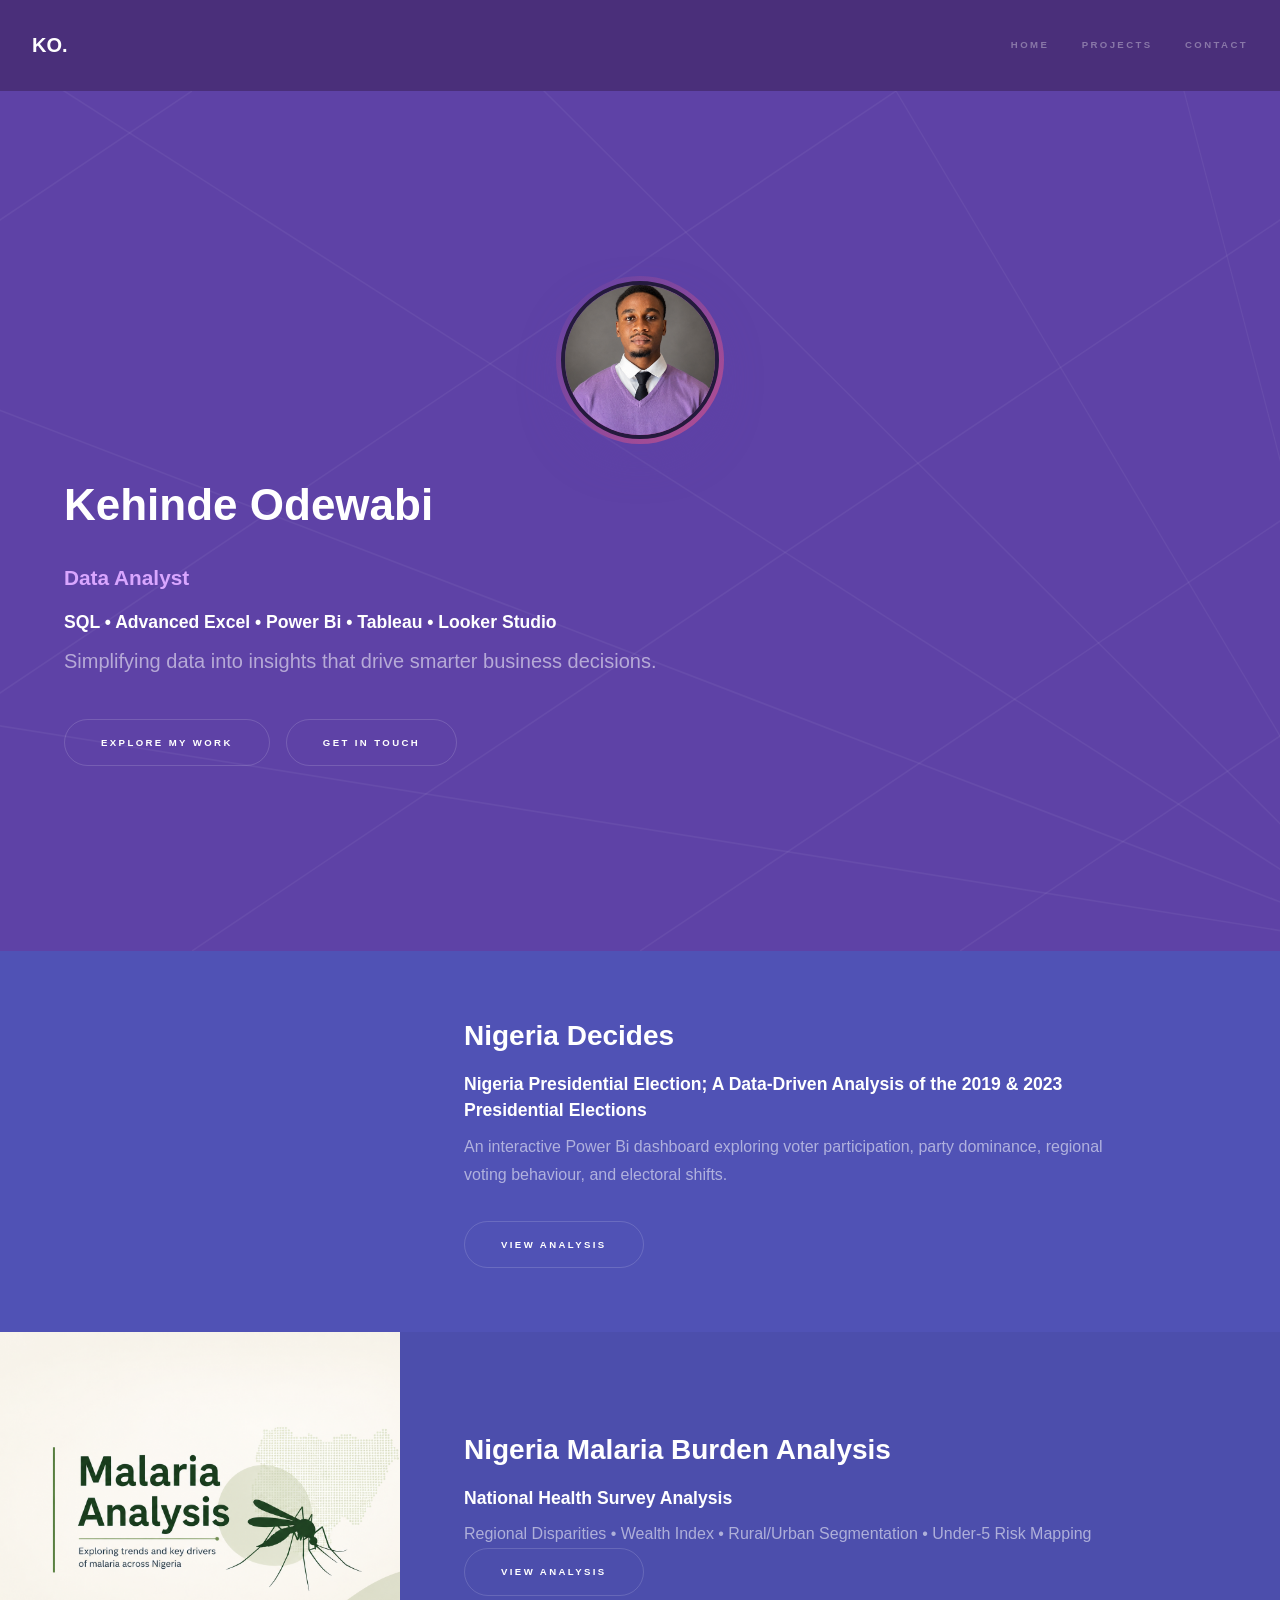
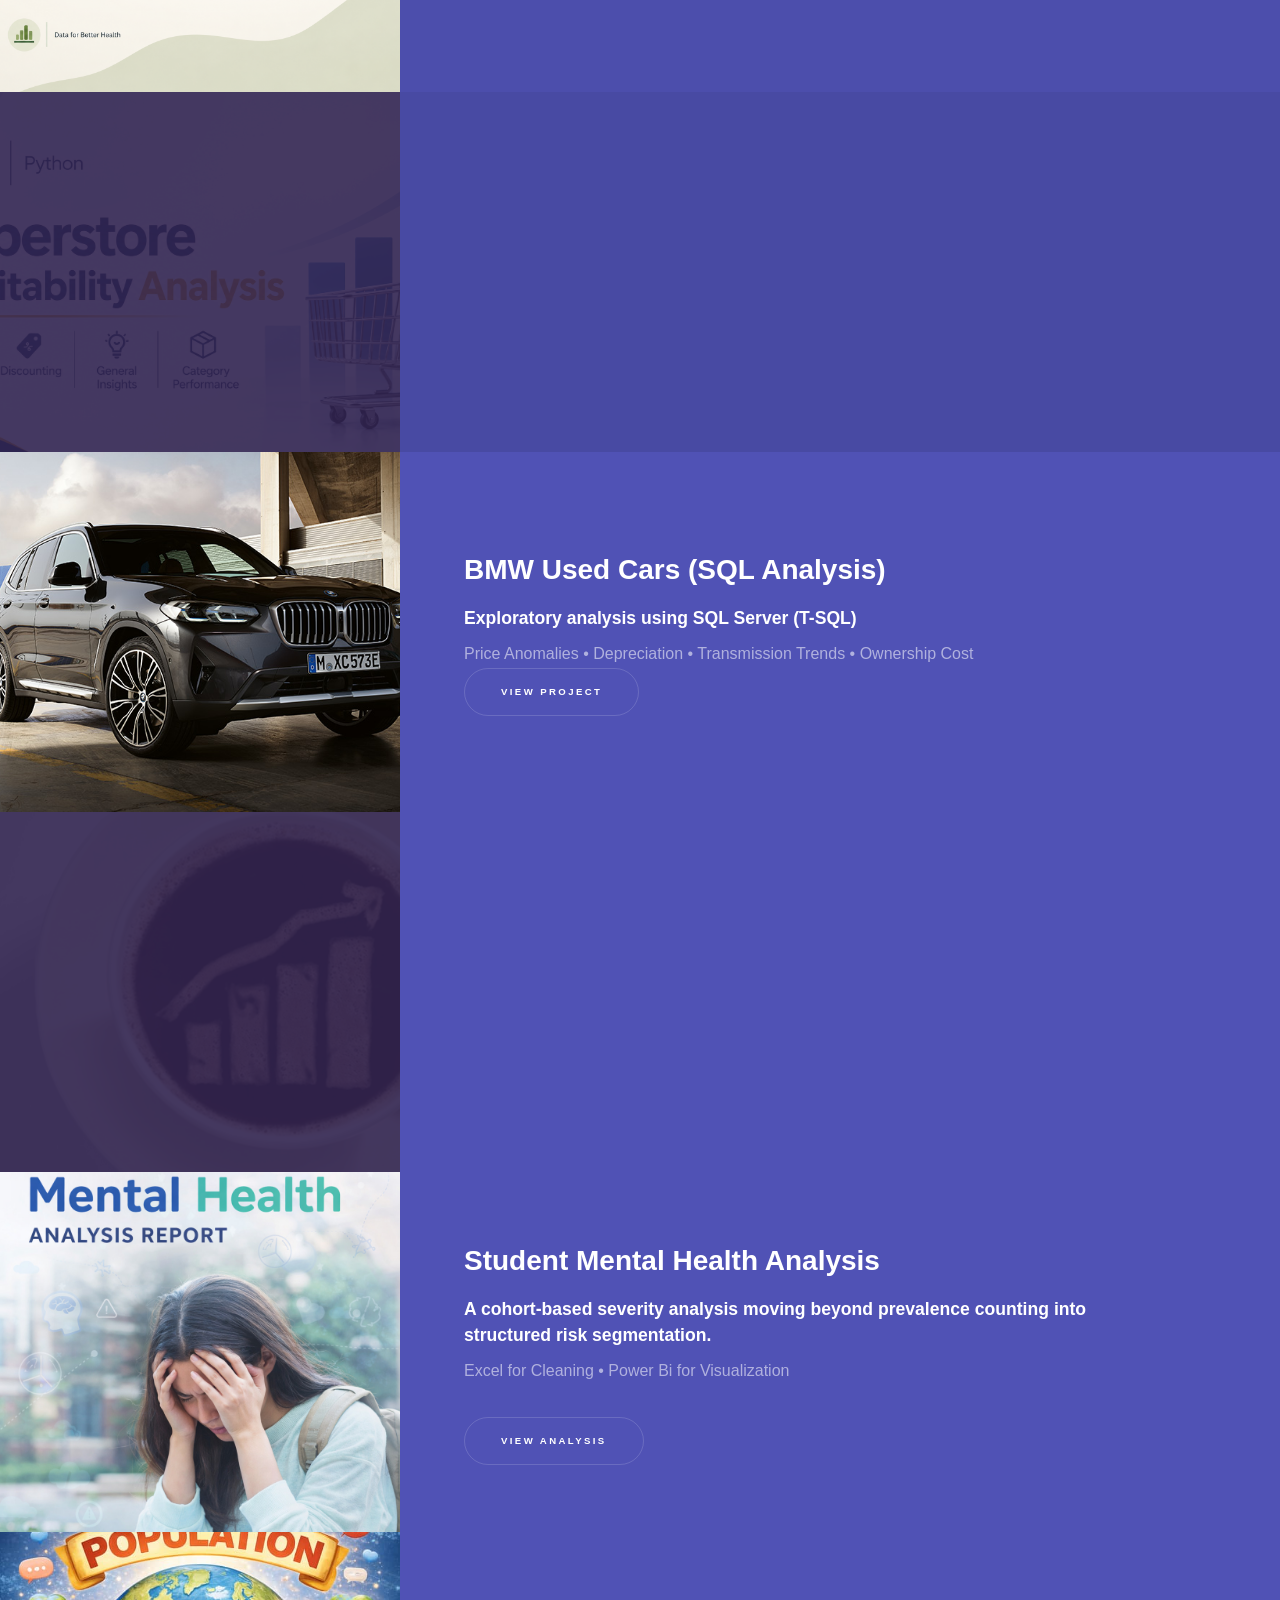
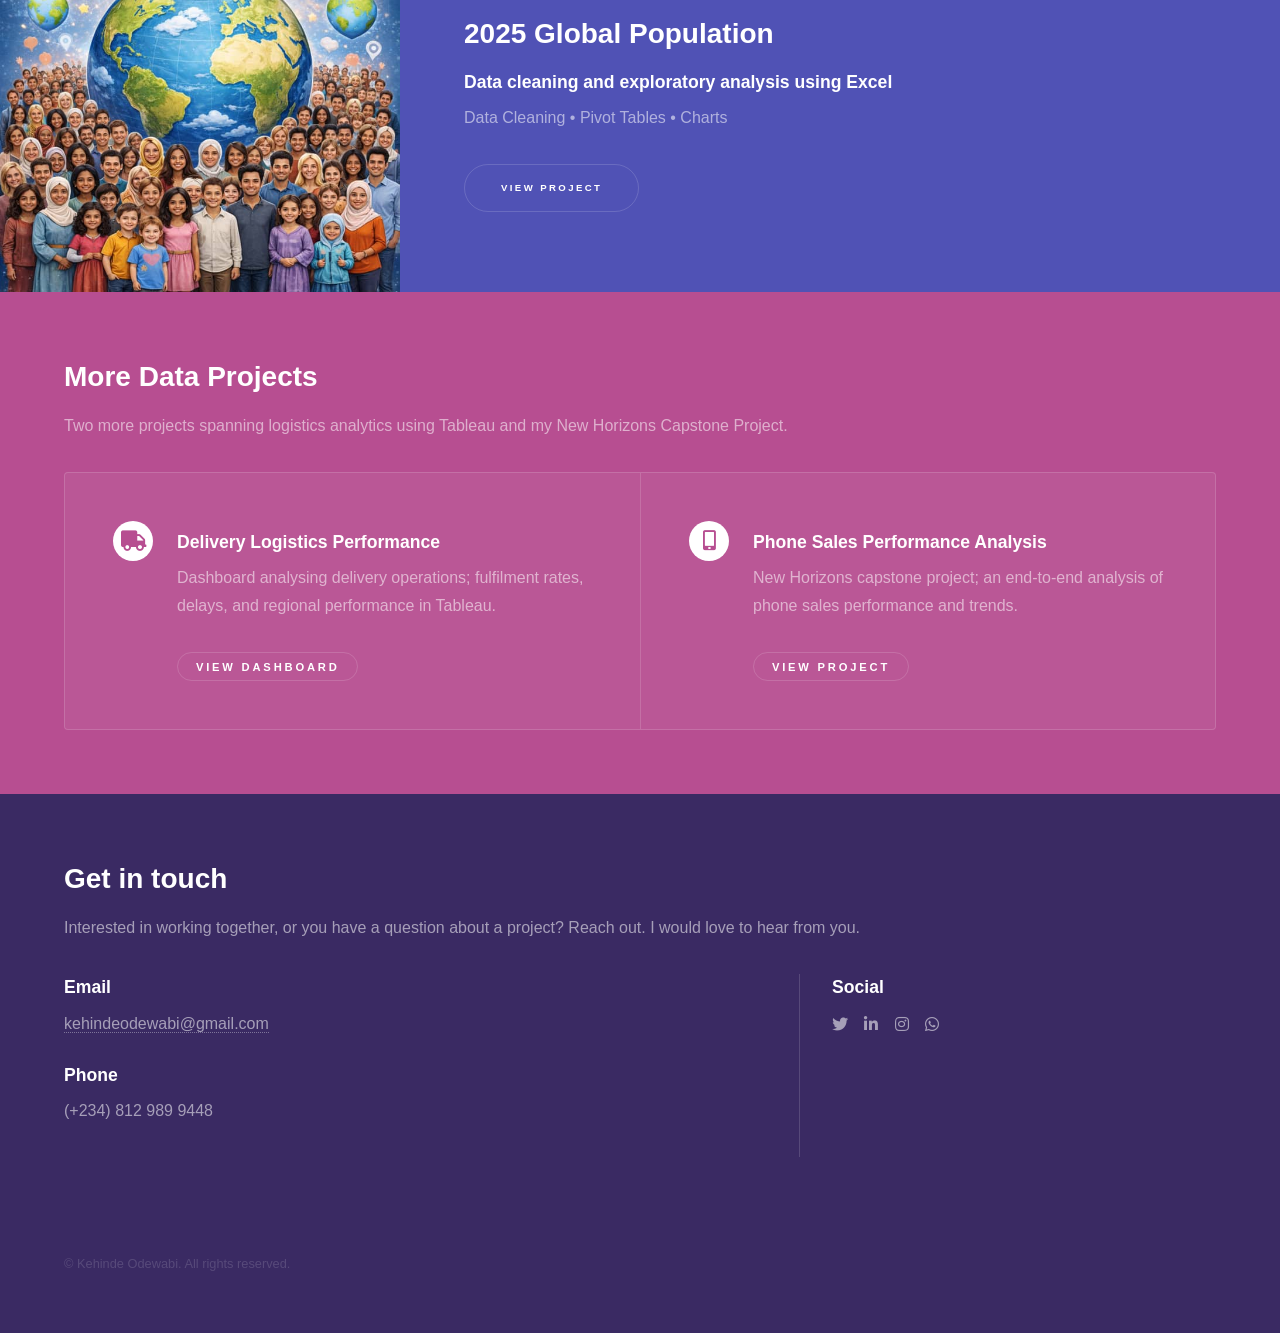
==== index.html @ 7a56b3f5 "Update index.html" ====
<!DOCTYPE HTML>
<!--
	Hyperspace by HTML5 UP
	html5up.net | @ajlkn
	Free for personal and commercial use under the CCA 3.0 license (html5up.net/license)
	Modified for Kehinde Odewabi's Data Analyst Portfolio
-->
<html>
<head>
	 <link rel="icon" type="image/png" href="Data.png">
	<title>Kehinde Odewabi's Data Analyst Portfolio</title>
	<meta charset="utf-8" />
	<meta name="viewport" content="width=device-width, initial-scale=1, user-scalable=no" />
	<link rel="stylesheet" href="assets/css/main.css" />
	<link rel="stylesheet" href="assets/css/custom.css" />
	<noscript><link rel="stylesheet" href="assets/css/noscript.css" /></noscript>
</head>
<body class="is-preload">

	<!-- Header -->
	<header id="header">
		<a href="index.html" class="title">KO<span>.</span></a>
		<nav>
			<ul>
				<li><a href="#intro">Home</a></li>
				<li><a href="#projects">Projects</a></li>
				<li><a href="#three">Contact</a></li>
			</ul>
		</nav>
	</header>

	<!-- Wrapper -->
	<div id="wrapper">

		<!-- Intro -->
		<section id="intro" class="wrapper style1 fullscreen fade-up">
			<div class="inner">

				<div class="intro-photo">
					<img src="images/profile.jpg" alt="Kehinde Odewabi" />
				</div>

				<h1>Kehinde Odewabi</h1>
				<p class="intro-role">Data Analyst</p>
				<h3>SQL • Advanced Excel • Power Bi  • Tableau • Looker Studio</h3>
				<p>Simplifying data into insights that drive smarter business decisions. </p>
				<ul class="actions">
					<li><a href="#projects" class="button scrolly">Explore my work</a></li>
					<li><a href="#three" class="button scrolly">Get in touch</a></li>
				</ul>
			</div>
		</section>

		<!-- Projects (Spotlights) -->
		<section id="projects" class="wrapper style2 spotlights">
			<section>
				<a href="https://cutt.ly/kt0r8o3v" class="image"><img src="images/elections.jpg" alt="" data-position="center center" /></a>
				<div class="content">
					<div class="inner">
						 <h2>Nigeria Decides</h2>
                        <h3>Nigeria Presidential Election; A Data-Driven Analysis of the 2019 & 2023 Presidential Elections</h3>
                        <p>An interactive Power Bi dashboard exploring voter participation, party dominance, regional voting behaviour, and electoral shifts.</p>
						<ul class="actions">
							<li><a href="https://cutt.ly/kt0r8o3v" class="button">View Analysis</a></li>
						</ul>
					</div>
				</div>
			</section>
			<section>
				<a href="https://cutt.ly/Yyy0N2U8" class="image"><img src="images/mmalaria.png" alt="" data-position="center center" /></a>
				<div class="content">
					<div class="inner">
						<h2>Nigeria Malaria Burden Analysis</h2>
                        <h3>National Health Survey Analysis</h3>
Regional Disparities • Wealth Index • Rural/Urban Segmentation • Under-5 Risk Mapping
						<ul class="actions">
							<li><a href="https://cutt.ly/Yyy0N2U8" class="button">View Analysis</a></li>
						</ul>
					</div>
				</div>
			</section>
			<section>
				<a href="superstore-analysis.html" class="image"><img src="images/superstore.png" alt="" data-position="top center" /></a>
				<div class="content">
					<div class="inner">
						<h2>Superstore Profitability Analysis</h2>
						<h3>Uncovering Profit Leaks Across Products, Regions and Discount Strategies</h3>
						<p>Python</p>
						<ul class="actions">
							<li><a href="superstore-analysis.html" class="button">View Analysis</a></li>
						</ul>
					</div>
				</div>
			</section>
			<section>
				<a href="bmw-analysis.html" class="image"><img src="images/bmw_x.jpg" alt="" data-position="top center" /></a>
				<div class="content">
					<div class="inner">
						<h2>BMW Used Cars (SQL Analysis)</h2>
                        <h3>Exploratory analysis using SQL Server (T-SQL)</h3>
Price Anomalies • Depreciation • Transmission Trends • Ownership Cost
						<ul class="actions">
							<li><a href="bmw-analysis.html" class="button">View Project</a></li>
						</ul>
					</div>
				</div>
			</section>
			<section>
				<a href="coffee-sales.html" class="image"><img src="images/coffee.jpg" alt="" data-position="25% 25%" /></a>
				<div class="content">
					<div class="inner">
						<h2>Coffee Sales Performance</h2>
						<p>An interactive Power BI dashboard analysing a year of transaction level coffee shop sales across time of day patterns and product mix.</p>
						<ul class="actions">
							<li><a href="coffee-sales.html" class="button">View Analysis</a></li>
						</ul>
					</div>
				</div>
			</section>
			<section>
				<a href="student-mental-health.html" class="image"><img src="images/student.jpg" alt="" data-position="center center" /></a>
				<div class="content">
					<div class="inner">
						<h2>Student Mental Health Analysis</h2>
						<h3>A cohort-based severity analysis moving beyond prevalence counting into structured risk segmentation.</h3>
						 <p> Excel for Cleaning • Power Bi for Visualization</p>
						<ul class="actions">
							<li><a href="student-mental-health.html" class="button">View Analysis</a></li>
						</ul>
					</div>
				</div>
			</section>
			<section>
				<a href="global-population.html" class="image"><img src="images/population.jpg" alt="" data-position="center center" /></a>
				<div class="content">
					<div class="inner">
						<h2>2025 Global Population</h2>
						<h3> Data cleaning and exploratory analysis using Excel</h3>
                        <p>Data Cleaning • Pivot Tables • Charts</p>
						<ul class="actions">
							<li><a href="global-population.html" class="button">View Project</a></li>
						</ul>
					</div>
				</div>
			</section>
		</section>

		<!-- More Projects -->
		<section id="two" class="wrapper style3 fade-up">
			<div class="inner">
				<h2>More Data Projects</h2>
				<p>Two more projects spanning logistics analytics using Tableau and my New Horizons Capstone Project.</p>
				<div class="features">
					<section>
						<span class="icon solid major fa-truck"></span>
						<h3>Delivery Logistics Performance</h3>
						<p>Dashboard analysing delivery operations; fulfilment rates, delays, and regional performance in Tableau.</p>
						<ul class="actions" style="margin-top:14px;">
							<li><a href="https://public.tableau.com/app/profile/kehinde.odewabi/viz/DeliveryLogisticsPerformanceAnalysis/Summary" class="button small">View dashboard</a></li>
						</ul>
					</section>
					<section>
						<span class="icon solid major fa-mobile-alt"></span>
						<h3>Phone Sales Performance Analysis</h3>
						<p>New Horizons capstone project; an end-to-end analysis of phone sales performance and trends.</p>
						<ul class="actions" style="margin-top:14px;">
							<li><a href="https://kehindeodewabi.github.io/New-Horizons-Project/" class="button small">View project</a></li>
						</ul>
					</section>
				</div>
			</div>
		</section>

		<!-- Contact -->
		<section id="three" class="wrapper style1 fade-up">
			<div class="inner">
				<h2>Get in touch</h2>
				<p>Interested in working together, or you have a question about a project? Reach out. I would love to hear from you.</p>
				<div class="split style1">
					<section>
						<ul class="contact">
							<li>
								<h3>Email</h3>
								<a href="mailto:kehindeodewabi@gmail.com">kehindeodewabi@gmail.com</a>
							</li>
							<li>
								<h3>Phone</h3>
								<span>(+234) 812 989 9448</span>
							</li>
						</ul>
					</section>
					<section>
						<ul class="contact">
							<li>
								<h3>Social</h3>
								<ul class="icons">
									<li><a href="https://x.com/Kennykingtweets" class="icon brands fa-twitter"><span class="label">Twitter</span></a></li>
									<li><a href="https://www.linkedin.com/in/kehindeodewabi" class="icon brands fa-linkedin-in"><span class="label">LinkedIn</span></a></li>
									<li><a href="https://www.instagram.com/kennyking_odewabi7?igsh=azUzNTcyc3lxaGw5" class="icon brands fa-instagram"><span class="label">Instagram</span></a></li>
									<li><a href="https://wa.link/y3b5z9" class="icon brands fa-whatsapp"><span class="label">WhatsApp</span></a></li>
								</ul>
							</li>
						</ul>
					</section>
				</div>
			</div>
		</section>

	</div>

	<!-- Footer -->
	<footer id="footer" class="wrapper style1-alt">
		<div class="inner">
			<ul class="menu">
				<li>&copy; Kehinde Odewabi. All rights reserved.</li>
			</ul>
		</div>
	</footer>

	<!-- Scripts -->
	<script src="assets/js/jquery.min.js"></script>
	<script src="assets/js/jquery.scrollex.min.js"></script>
	<script src="assets/js/jquery.scrolly.min.js"></script>
	<script src="assets/js/browser.min.js"></script>
	<script src="assets/js/breakpoints.min.js"></script>
	<script src="assets/js/util.js"></script>
	<script src="assets/js/main.js"></script>

</body>
</html>
---- assets/css/main.css ----
@import url(fontawesome-all.min.css);

/*
	Hyperspace by HTML5 UP
	html5up.net | @ajlkn
	Free for personal and commercial use under the CCA 3.0 license (html5up.net/license)
*/

html, body, div, span, applet, object,
iframe, h1, h2, h3, h4, h5, h6, p, blockquote,
pre, a, abbr, acronym, address, big, cite,
code, del, dfn, em, img, ins, kbd, q, s, samp,
small, strike, strong, sub, sup, tt, var, b,
u, i, center, dl, dt, dd, ol, ul, li, fieldset,
form, label, legend, table, caption, tbody,
tfoot, thead, tr, th, td, article, aside,
canvas, details, embed, figure, figcaption,
footer, header, hgroup, menu, nav, output, ruby,
section, summary, time, mark, audio, video {
	margin: 0;
	padding: 0;
	border: 0;
	font-size: 100%;
	font: inherit;
	vertical-align: baseline;}

article, aside, details, figcaption, figure,
footer, header, hgroup, menu, nav, section {
	display: block;}

body {
	line-height: 1;
}

ol, ul {
	list-style: none;
}

blockquote, q {
	quotes: none;
}

	blockquote:before, blockquote:after, q:before, q:after {
		content: '';
		content: none;
	}

table {
	border-collapse: collapse;
	border-spacing: 0;
}

body {
	-webkit-text-size-adjust: none;
}

mark {
	background-color: transparent;
	color: inherit;
}

input::-moz-focus-inner {
	border: 0;
	padding: 0;
}

input, select, textarea {
	-moz-appearance: none;
	-webkit-appearance: none;
	-ms-appearance: none;
	appearance: none;
}

/* Basic */

	@-ms-viewport {
		width: device-width;
	}

	body {
		-ms-overflow-style: scrollbar;
	}

	@media screen and (max-width: 480px) {

		html, body {
			min-width: 320px;
		}

	}

	html {
		box-sizing: border-box;
	}

	*, *:before, *:after {
		box-sizing: inherit;
	}

	body {
		background: #312450;
	}

		body.is-preload *, body.is-preload *:before, body.is-preload *:after {
			-moz-animation: none !important;
			-webkit-animation: none !important;
			-ms-animation: none !important;
			animation: none !important;
			-moz-transition: none !important;
			-webkit-transition: none !important;
			-ms-transition: none !important;
			transition: none !important;
		}

/* Type */

	body, input, select, textarea {
		color: rgba(255, 255, 255, 0.55);
		font-family: Arial, Helvetica, sans-serif;
		font-size: 16.5pt;
		font-weight: normal;
		line-height: 1.75;
	}

		@media screen and (max-width: 1680px) {

			body, input, select, textarea {
				font-size: 13pt;
			}

		}

		@media screen and (max-width: 1280px) {

			body, input, select, textarea {
				font-size: 12pt;
			}

		}

		@media screen and (max-width: 360px) {

			body, input, select, textarea {
				font-size: 11pt;
			}

		}

	a {
		-moz-transition: color 0.2s ease, border-bottom-color 0.2s ease;
		-webkit-transition: color 0.2s ease, border-bottom-color 0.2s ease;
		-ms-transition: color 0.2s ease, border-bottom-color 0.2s ease;
		transition: color 0.2s ease, border-bottom-color 0.2s ease;
		border-bottom: dotted 1px rgba(255, 255, 255, 0.35);
		color: inherit;
		text-decoration: none;
	}

		a:hover {
			border-bottom-color: transparent;
			color: #ffffff;
		}

	strong, b {
		color: #ffffff;
		font-weight: bold;
	}

	em, i {
		font-style: italic;
	}

	p {
		margin: 0 0 2em 0;
	}

	h1, h2, h3, h4, h5, h6 {
		color: #ffffff;
		font-weight: bold;
		line-height: 1.5;
		margin: 0 0 0.5em 0;
	}

		h1 a, h2 a, h3 a, h4 a, h5 a, h6 a {
			color: inherit;
			text-decoration: none;
		}

	h1 {
		font-size: 2.75em;
	}

		h1.major {
			margin: 0 0 1.3em 0;
			position: relative;
			padding-bottom: 0.35em;
		}

			h1.major:after {
				background-image: -moz-linear-gradient(to right, #5e42a6, #b74e91);
				background-image: -webkit-linear-gradient(to right, #5e42a6, #b74e91);
				background-image: -ms-linear-gradient(to right, #5e42a6, #b74e91);
				background-image: linear-gradient(to right, #5e42a6, #b74e91);
				-moz-transition: max-width 0.2s ease;
				-webkit-transition: max-width 0.2s ease;
				-ms-transition: max-width 0.2s ease;
				transition: max-width 0.2s ease;
				border-radius: 0.2em;
				bottom: 0;
				content: '';
				height: 0.05em;
				position: absolute;
				right: 0;
				width: 100%;
			}

	h2 {
		font-size: 1.75em;
	}

	h3 {
		font-size: 1.1em;
	}

	h4 {
		font-size: 1em;
	}

	h5 {
		font-size: 0.8em;
	}

	h6 {
		font-size: 0.6em;
	}

	@media screen and (max-width: 736px) {

		h1 {
			font-size: 2em;
		}

		h2 {
			font-size: 1.25em;
		}

		h3 {
			font-size: 1em;
		}

		h4 {
			font-size: 0.8em;
		}

		h5 {
			font-size: 0.6em;
		}

		h6 {
			font-size: 0.6em;
		}

	}

	sub {
		font-size: 0.8em;
		position: relative;
		top: 0.5em;
	}

	sup {
		font-size: 0.8em;
		position: relative;
		top: -0.5em;
	}

	blockquote {
		border-left: solid 4px rgba(255, 255, 255, 0.15);
		font-style: italic;
		margin: 0 0 2em 0;
		padding: 0.5em 0 0.5em 2em;
	}

	/*code {
		background: rgba(255, 255, 255, 0.05);
		border-radius: 0.25em;
		border: solid 1px rgba(255, 255, 255, 0.15);
		font-family: "Courier New", monospace;
		font-size: 0.9em;
		margin: 0 0.25em;
		padding: 0.25em 0.65em;
	}

	pre {
		-webkit-overflow-scrolling: touch;
		font-family: "Courier New", monospace;
		font-size: 0.9em;
		margin: 0 0 2em 0;
	}

		pre code {
			display: block;
			line-height: 1.75em;
			padding: 1em 1.5em;
			overflow-x: auto;
		}*/

	hr {
		border: 0;
		border-bottom: solid 1px rgba(255, 255, 255, 0.15);
		margin: 2em 0;
	}

		hr.major {
			margin: 3em 0;
		}

	.align-left {
		text-align: left;
	}

	.align-center {
		text-align: center;
	}

	.align-right {
		text-align: right;
	}

/* Row */

	.row {
		display: flex;
		flex-wrap: wrap;
		box-sizing: border-box;
		align-items: stretch;
	}

		.row > * {
			box-sizing: border-box;
		}

		.row.gtr-uniform > * > :last-child {
			margin-bottom: 0;
		}

		.row.aln-left {
			justify-content: flex-start;
		}

		.row.aln-center {
			justify-content: center;
		}

		.row.aln-right {
			justify-content: flex-end;
		}

		.row.aln-top {
			align-items: flex-start;
		}

		.row.aln-middle {
			align-items: center;
		}

		.row.aln-bottom {
			align-items: flex-end;
		}

		.row > .imp {
			order: -1;
		}

		.row > .col-1 {
			width: 8.33333%;
		}

		.row > .off-1 {
			margin-left: 8.33333%;
		}

		.row > .col-2 {
			width: 16.66667%;
		}

		.row > .off-2 {
			margin-left: 16.66667%;
		}

		.row > .col-3 {
			width: 25%;
		}

		.row > .off-3 {
			margin-left: 25%;
		}

		.row > .col-4 {
			width: 33.33333%;
		}

		.row > .off-4 {
			margin-left: 33.33333%;
		}

		.row > .col-5 {
			width: 41.66667%;
		}

		.row > .off-5 {
			margin-left: 41.66667%;
		}

		.row > .col-6 {
			width: 50%;
		}

		.row > .off-6 {
			margin-left: 50%;
		}

		.row > .col-7 {
			width: 58.33333%;
		}

		.row > .off-7 {
			margin-left: 58.33333%;
		}

		.row > .col-8 {
			width: 66.66667%;
		}

		.row > .off-8 {
			margin-left: 66.66667%;
		}

		.row > .col-9 {
			width: 75%;
		}

		.row > .off-9 {
			margin-left: 75%;
		}

		.row > .col-10 {
			width: 83.33333%;
		}

		.row > .off-10 {
			margin-left: 83.33333%;
		}

		.row > .col-11 {
			width: 91.66667%;
		}

		.row > .off-11 {
			margin-left: 91.66667%;
		}

		.row > .col-12 {
			width: 100%;
		}

		.row > .off-12 {
			margin-left: 100%;
		}

		.row.gtr-0 {
			margin-top: 0;
			margin-left: 0em;
		}

			.row.gtr-0 > * {
				padding: 0 0 0 0em;
			}

			.row.gtr-0.gtr-uniform {
				margin-top: 0em;
			}

				.row.gtr-0.gtr-uniform > * {
					padding-top: 0em;
				}

		.row.gtr-25 {
			margin-top: 0;
			margin-left: -0.375em;
		}

			.row.gtr-25 > * {
				padding: 0 0 0 0.375em;
			}

			.row.gtr-25.gtr-uniform {
				margin-top: -0.375em;
			}

				.row.gtr-25.gtr-uniform > * {
					padding-top: 0.375em;
				}

		.row.gtr-50 {
			margin-top: 0;
			margin-left: -0.75em;
		}

			.row.gtr-50 > * {
				padding: 0 0 0 0.75em;
			}

			.row.gtr-50.gtr-uniform {
				margin-top: -0.75em;
			}

				.row.gtr-50.gtr-uniform > * {
					padding-top: 0.75em;
				}

		.row {
			margin-top: 0;
			margin-left: -1.5em;
		}

			.row > * {
				padding: 0 0 0 1.5em;
			}

			.row.gtr-uniform {
				margin-top: -1.5em;
			}

				.row.gtr-uniform > * {
					padding-top: 1.5em;
				}

		.row.gtr-150 {
			margin-top: 0;
			margin-left: -2.25em;
		}

			.row.gtr-150 > * {
				padding: 0 0 0 2.25em;
			}

			.row.gtr-150.gtr-uniform {
				margin-top: -2.25em;
			}

				.row.gtr-150.gtr-uniform > * {
					padding-top: 2.25em;
				}

		.row.gtr-200 {
			margin-top: 0;
			margin-left: -3em;
		}

			.row.gtr-200 > * {
				padding: 0 0 0 3em;
			}

			.row.gtr-200.gtr-uniform {
				margin-top: -3em;
			}

				.row.gtr-200.gtr-uniform > * {
					padding-top: 3em;
				}

		@media screen and (max-width: 1680px) {

			.row {
				display: flex;
				flex-wrap: wrap;
				box-sizing: border-box;
				align-items: stretch;
			}

				.row > * {
					box-sizing: border-box;
				}

				.row.gtr-uniform > * > :last-child {
					margin-bottom: 0;
				}

				.row.aln-left {
					justify-content: flex-start;
				}

				.row.aln-center {
					justify-content: center;
				}

				.row.aln-right {
					justify-content: flex-end;
				}

				.row.aln-top {
					align-items: flex-start;
				}

				.row.aln-middle {
					align-items: center;
				}

				.row.aln-bottom {
					align-items: flex-end;
				}

				.row > .imp-xlarge {
					order: -1;
				}

				.row > .col-1-xlarge {
					width: 8.33333%;
				}

				.row > .off-1-xlarge {
					margin-left: 8.33333%;
				}

				.row > .col-2-xlarge {
					width: 16.66667%;
				}

				.row > .off-2-xlarge {
					margin-left: 16.66667%;
				}

				.row > .col-3-xlarge {
					width: 25%;
				}

				.row > .off-3-xlarge {
					margin-left: 25%;
				}

				.row > .col-4-xlarge {
					width: 33.33333%;
				}

				.row > .off-4-xlarge {
					margin-left: 33.33333%;
				}

				.row > .col-5-xlarge {
					width: 41.66667%;
				}

				.row > .off-5-xlarge {
					margin-left: 41.66667%;
				}

				.row > .col-6-xlarge {
					width: 50%;
				}

				.row > .off-6-xlarge {
					margin-left: 50%;
				}

				.row > .col-7-xlarge {
					width: 58.33333%;
				}

				.row > .off-7-xlarge {
					margin-left: 58.33333%;
				}

				.row > .col-8-xlarge {
					width: 66.66667%;
				}

				.row > .off-8-xlarge {
					margin-left: 66.66667%;
				}

				.row > .col-9-xlarge {
					width: 75%;
				}

				.row > .off-9-xlarge {
					margin-left: 75%;
				}

				.row > .col-10-xlarge {
					width: 83.33333%;
				}

				.row > .off-10-xlarge {
					margin-left: 83.33333%;
				}

				.row > .col-11-xlarge {
					width: 91.66667%;
				}

				.row > .off-11-xlarge {
					margin-left: 91.66667%;
				}

				.row > .col-12-xlarge {
					width: 100%;
				}

				.row > .off-12-xlarge {
					margin-left: 100%;
				}

				.row.gtr-0 {
					margin-top: 0;
					margin-left: 0em;
				}

					.row.gtr-0 > * {
						padding: 0 0 0 0em;
					}

					.row.gtr-0.gtr-uniform {
						margin-top: 0em;
					}

						.row.gtr-0.gtr-uniform > * {
							padding-top: 0em;
						}

				.row.gtr-25 {
					margin-top: 0;
					margin-left: -0.375em;
				}

					.row.gtr-25 > * {
						padding: 0 0 0 0.375em;
					}

					.row.gtr-25.gtr-uniform {
						margin-top: -0.375em;
					}

						.row.gtr-25.gtr-uniform > * {
							padding-top: 0.375em;
						}

				.row.gtr-50 {
					margin-top: 0;
					margin-left: -0.75em;
				}

					.row.gtr-50 > * {
						padding: 0 0 0 0.75em;
					}

					.row.gtr-50.gtr-uniform {
						margin-top: -0.75em;
					}

						.row.gtr-50.gtr-uniform > * {
							padding-top: 0.75em;
						}

				.row {
					margin-top: 0;
					margin-left: -1.5em;
				}

					.row > * {
						padding: 0 0 0 1.5em;
					}

					.row.gtr-uniform {
						margin-top: -1.5em;
					}

						.row.gtr-uniform > * {
							padding-top: 1.5em;
						}

				.row.gtr-150 {
					margin-top: 0;
					margin-left: -2.25em;
				}

					.row.gtr-150 > * {
						padding: 0 0 0 2.25em;
					}

					.row.gtr-150.gtr-uniform {
						margin-top: -2.25em;
					}

						.row.gtr-150.gtr-uniform > * {
							padding-top: 2.25em;
						}

				.row.gtr-200 {
					margin-top: 0;
					margin-left: -3em;
				}

					.row.gtr-200 > * {
						padding: 0 0 0 3em;
					}

					.row.gtr-200.gtr-uniform {
						margin-top: -3em;
					}

						.row.gtr-200.gtr-uniform > * {
							padding-top: 3em;
						}

		}

		@media screen and (max-width: 1280px) {

			.row {
				display: flex;
				flex-wrap: wrap;
				box-sizing: border-box;
				align-items: stretch;
			}

				.row > * {
					box-sizing: border-box;
				}

				.row.gtr-uniform > * > :last-child {
					margin-bottom: 0;
				}

				.row.aln-left {
					justify-content: flex-start;
				}

				.row.aln-center {
					justify-content: center;
				}

				.row.aln-right {
					justify-content: flex-end;
				}

				.row.aln-top {
					align-items: flex-start;
				}

				.row.aln-middle {
					align-items: center;
				}

				.row.aln-bottom {
					align-items: flex-end;
				}

				.row > .imp-large {
					order: -1;
				}

				.row > .col-1-large {
					width: 8.33333%;
				}

				.row > .off-1-large {
					margin-left: 8.33333%;
				}

				.row > .col-2-large {
					width: 16.66667%;
				}

				.row > .off-2-large {
					margin-left: 16.66667%;
				}

				.row > .col-3-large {
					width: 25%;
				}

				.row > .off-3-large {
					margin-left: 25%;
				}

				.row > .col-4-large {
					width: 33.33333%;
				}

				.row > .off-4-large {
					margin-left: 33.33333%;
				}

				.row > .col-5-large {
					width: 41.66667%;
				}

				.row > .off-5-large {
					margin-left: 41.66667%;
				}

				.row > .col-6-large {
					width: 50%;
				}

				.row > .off-6-large {
					margin-left: 50%;
				}

				.row > .col-7-large {
					width: 58.33333%;
				}

				.row > .off-7-large {
					margin-left: 58.33333%;
				}

				.row > .col-8-large {
					width: 66.66667%;
				}

				.row > .off-8-large {
					margin-left: 66.66667%;
				}

				.row > .col-9-large {
					width: 75%;
				}

				.row > .off-9-large {
					margin-left: 75%;
				}

				.row > .col-10-large {
					width: 83.33333%;
				}

				.row > .off-10-large {
					margin-left: 83.33333%;
				}

				.row > .col-11-large {
					width: 91.66667%;
				}

				.row > .off-11-large {
					margin-left: 91.66667%;
				}

				.row > .col-12-large {
					width: 100%;
				}

				.row > .off-12-large {
					margin-left: 100%;
				}

				.row.gtr-0 {
					margin-top: 0;
					margin-left: 0em;
				}

					.row.gtr-0 > * {
						padding: 0 0 0 0em;
					}

					.row.gtr-0.gtr-uniform {
						margin-top: 0em;
					}

						.row.gtr-0.gtr-uniform > * {
							padding-top: 0em;
						}

				.row.gtr-25 {
					margin-top: 0;
					margin-left: -0.375em;
				}

					.row.gtr-25 > * {
						padding: 0 0 0 0.375em;
					}

					.row.gtr-25.gtr-uniform {
						margin-top: -0.375em;
					}

						.row.gtr-25.gtr-uniform > * {
							padding-top: 0.375em;
						}

				.row.gtr-50 {
					margin-top: 0;
					margin-left: -0.75em;
				}

					.row.gtr-50 > * {
						padding: 0 0 0 0.75em;
					}

					.row.gtr-50.gtr-uniform {
						margin-top: -0.75em;
					}

						.row.gtr-50.gtr-uniform > * {
							padding-top: 0.75em;
						}

				.row {
					margin-top: 0;
					margin-left: -1.5em;
				}

					.row > * {
						padding: 0 0 0 1.5em;
					}

					.row.gtr-uniform {
						margin-top: -1.5em;
					}

						.row.gtr-uniform > * {
							padding-top: 1.5em;
						}

				.row.gtr-150 {
					margin-top: 0;
					margin-left: -2.25em;
				}

					.row.gtr-150 > * {
						padding: 0 0 0 2.25em;
					}

					.row.gtr-150.gtr-uniform {
						margin-top: -2.25em;
					}

						.row.gtr-150.gtr-uniform > * {
							padding-top: 2.25em;
						}

				.row.gtr-200 {
					margin-top: 0;
					margin-left: -3em;
				}

					.row.gtr-200 > * {
						padding: 0 0 0 3em;
					}

					.row.gtr-200.gtr-uniform {
						margin-top: -3em;
					}

						.row.gtr-200.gtr-uniform > * {
							padding-top: 3em;
						}

		}

		@media screen and (max-width: 980px) {

			.row {
				display: flex;
				flex-wrap: wrap;
				box-sizing: border-box;
				align-items: stretch;
			}

				.row > * {
					box-sizing: border-box;
				}

				.row.gtr-uniform > * > :last-child {
					margin-bottom: 0;
				}

				.row.aln-left {
					justify-content: flex-start;
				}

				.row.aln-center {
					justify-content: center;
				}

				.row.aln-right {
					justify-content: flex-end;
				}

				.row.aln-top {
					align-items: flex-start;
				}

				.row.aln-middle {
					align-items: center;
				}

				.row.aln-bottom {
					align-items: flex-end;
				}

				.row > .imp-medium {
					order: -1;
				}

				.row > .col-1-medium {
					width: 8.33333%;
				}

				.row > .off-1-medium {
					margin-left: 8.33333%;
				}

				.row > .col-2-medium {
					width: 16.66667%;
				}

				.row > .off-2-medium {
					margin-left: 16.66667%;
				}

				.row > .col-3-medium {
					width: 25%;
				}

				.row > .off-3-medium {
					margin-left: 25%;
				}

				.row > .col-4-medium {
					width: 33.33333%;
				}

				.row > .off-4-medium {
					margin-left: 33.33333%;
				}

				.row > .col-5-medium {
					width: 41.66667%;
				}

				.row > .off-5-medium {
					margin-left: 41.66667%;
				}

				.row > .col-6-medium {
					width: 50%;
				}

				.row > .off-6-medium {
					margin-left: 50%;
				}

				.row > .col-7-medium {
					width: 58.33333%;
				}

				.row > .off-7-medium {
					margin-left: 58.33333%;
				}

				.row > .col-8-medium {
					width: 66.66667%;
				}

				.row > .off-8-medium {
					margin-left: 66.66667%;
				}

				.row > .col-9-medium {
					width: 75%;
				}

				.row > .off-9-medium {
					margin-left: 75%;
				}

				.row > .col-10-medium {
					width: 83.33333%;
				}

				.row > .off-10-medium {
					margin-left: 83.33333%;
				}

				.row > .col-11-medium {
					width: 91.66667%;
				}

				.row > .off-11-medium {
					margin-left: 91.66667%;
				}

				.row > .col-12-medium {
					width: 100%;
				}

				.row > .off-12-medium {
					margin-left: 100%;
				}

				.row.gtr-0 {
					margin-top: 0;
					margin-left: 0em;
				}

					.row.gtr-0 > * {
						padding: 0 0 0 0em;
					}

					.row.gtr-0.gtr-uniform {
						margin-top: 0em;
					}

						.row.gtr-0.gtr-uniform > * {
							padding-top: 0em;
						}

				.row.gtr-25 {
					margin-top: 0;
					margin-left: -0.375em;
				}

					.row.gtr-25 > * {
						padding: 0 0 0 0.375em;
					}

					.row.gtr-25.gtr-uniform {
						margin-top: -0.375em;
					}

						.row.gtr-25.gtr-uniform > * {
							padding-top: 0.375em;
						}

				.row.gtr-50 {
					margin-top: 0;
					margin-left: -0.75em;
				}

					.row.gtr-50 > * {
						padding: 0 0 0 0.75em;
					}

					.row.gtr-50.gtr-uniform {
						margin-top: -0.75em;
					}

						.row.gtr-50.gtr-uniform > * {
							padding-top: 0.75em;
						}

				.row {
					margin-top: 0;
					margin-left: -1.5em;
				}

					.row > * {
						padding: 0 0 0 1.5em;
					}

					.row.gtr-uniform {
						margin-top: -1.5em;
					}

						.row.gtr-uniform > * {
							padding-top: 1.5em;
						}

				.row.gtr-150 {
					margin-top: 0;
					margin-left: -2.25em;
				}

					.row.gtr-150 > * {
						padding: 0 0 0 2.25em;
					}

					.row.gtr-150.gtr-uniform {
						margin-top: -2.25em;
					}

						.row.gtr-150.gtr-uniform > * {
							padding-top: 2.25em;
						}

				.row.gtr-200 {
					margin-top: 0;
					margin-left: -3em;
				}

					.row.gtr-200 > * {
						padding: 0 0 0 3em;
					}

					.row.gtr-200.gtr-uniform {
						margin-top: -3em;
					}

						.row.gtr-200.gtr-uniform > * {
							padding-top: 3em;
						}

		}

		@media screen and (max-width: 736px) {

			.row {
				display: flex;
				flex-wrap: wrap;
				box-sizing: border-box;
				align-items: stretch;
			}

				.row > * {
					box-sizing: border-box;
				}

				.row.gtr-uniform > * > :last-child {
					margin-bottom: 0;
				}

				.row.aln-left {
					justify-content: flex-start;
				}

				.row.aln-center {
					justify-content: center;
				}

				.row.aln-right {
					justify-content: flex-end;
				}

				.row.aln-top {
					align-items: flex-start;
				}

				.row.aln-middle {
					align-items: center;
				}

				.row.aln-bottom {
					align-items: flex-end;
				}

				.row > .imp-small {
					order: -1;
				}

				.row > .col-1-small {
					width: 8.33333%;
				}

				.row > .off-1-small {
					margin-left: 8.33333%;
				}

				.row > .col-2-small {
					width: 16.66667%;
				}

				.row > .off-2-small {
					margin-left: 16.66667%;
				}

				.row > .col-3-small {
					width: 25%;
				}

				.row > .off-3-small {
					margin-left: 25%;
				}

				.row > .col-4-small {
					width: 33.33333%;
				}

				.row > .off-4-small {
					margin-left: 33.33333%;
				}

				.row > .col-5-small {
					width: 41.66667%;
				}

				.row > .off-5-small {
					margin-left: 41.66667%;
				}

				.row > .col-6-small {
					width: 50%;
				}

				.row > .off-6-small {
					margin-left: 50%;
				}

				.row > .col-7-small {
					width: 58.33333%;
				}

				.row > .off-7-small {
					margin-left: 58.33333%;
				}

				.row > .col-8-small {
					width: 66.66667%;
				}

				.row > .off-8-small {
					margin-left: 66.66667%;
				}

				.row > .col-9-small {
					width: 75%;
				}

				.row > .off-9-small {
					margin-left: 75%;
				}

				.row > .col-10-small {
					width: 83.33333%;
				}

				.row > .off-10-small {
					margin-left: 83.33333%;
				}

				.row > .col-11-small {
					width: 91.66667%;
				}

				.row > .off-11-small {
					margin-left: 91.66667%;
				}

				.row > .col-12-small {
					width: 100%;
				}

				.row > .off-12-small {
					margin-left: 100%;
				}

				.row.gtr-0 {
					margin-top: 0;
					margin-left: 0em;
				}

					.row.gtr-0 > * {
						padding: 0 0 0 0em;
					}

					.row.gtr-0.gtr-uniform {
						margin-top: 0em;
					}

						.row.gtr-0.gtr-uniform > * {
							padding-top: 0em;
						}

				.row.gtr-25 {
					margin-top: 0;
					margin-left: -0.375em;
				}

					.row.gtr-25 > * {
						padding: 0 0 0 0.375em;
					}

					.row.gtr-25.gtr-uniform {
						margin-top: -0.375em;
					}

						.row.gtr-25.gtr-uniform > * {
							padding-top: 0.375em;
						}

				.row.gtr-50 {
					margin-top: 0;
					margin-left: -0.75em;
				}

					.row.gtr-50 > * {
						padding: 0 0 0 0.75em;
					}

					.row.gtr-50.gtr-uniform {
						margin-top: -0.75em;
					}

						.row.gtr-50.gtr-uniform > * {
							padding-top: 0.75em;
						}

				.row {
					margin-top: 0;
					margin-left: -1.5em;
				}

					.row > * {
						padding: 0 0 0 1.5em;
					}

					.row.gtr-uniform {
						margin-top: -1.5em;
					}

						.row.gtr-uniform > * {
							padding-top: 1.5em;
						}

				.row.gtr-150 {
					margin-top: 0;
					margin-left: -2.25em;
				}

					.row.gtr-150 > * {
						padding: 0 0 0 2.25em;
					}

					.row.gtr-150.gtr-uniform {
						margin-top: -2.25em;
					}

						.row.gtr-150.gtr-uniform > * {
							padding-top: 2.25em;
						}

				.row.gtr-200 {
					margin-top: 0;
					margin-left: -3em;
				}

					.row.gtr-200 > * {
						padding: 0 0 0 3em;
					}

					.row.gtr-200.gtr-uniform {
						margin-top: -3em;
					}

						.row.gtr-200.gtr-uniform > * {
							padding-top: 3em;
						}

		}

		@media screen and (max-width: 480px) {

			.row {
				display: flex;
				flex-wrap: wrap;
				box-sizing: border-box;
				align-items: stretch;
			}

				.row > * {
					box-sizing: border-box;
				}

				.row.gtr-uniform > * > :last-child {
					margin-bottom: 0;
				}

				.row.aln-left {
					justify-content: flex-start;
				}

				.row.aln-center {
					justify-content: center;
				}

				.row.aln-right {
					justify-content: flex-end;
				}

				.row.aln-top {
					align-items: flex-start;
				}

				.row.aln-middle {
					align-items: center;
				}

				.row.aln-bottom {
					align-items: flex-end;
				}

				.row > .imp-xsmall {
					order: -1;
				}

				.row > .col-1-xsmall {
					width: 8.33333%;
				}

				.row > .off-1-xsmall {
					margin-left: 8.33333%;
				}

				.row > .col-2-xsmall {
					width: 16.66667%;
				}

				.row > .off-2-xsmall {
					margin-left: 16.66667%;
				}

				.row > .col-3-xsmall {
					width: 25%;
				}

				.row > .off-3-xsmall {
					margin-left: 25%;
				}

				.row > .col-4-xsmall {
					width: 33.33333%;
				}

				.row > .off-4-xsmall {
					margin-left: 33.33333%;
				}

				.row > .col-5-xsmall {
					width: 41.66667%;
				}

				.row > .off-5-xsmall {
					margin-left: 41.66667%;
				}

				.row > .col-6-xsmall {
					width: 50%;
				}

				.row > .off-6-xsmall {
					margin-left: 50%;
				}

				.row > .col-7-xsmall {
					width: 58.33333%;
				}

				.row > .off-7-xsmall {
					margin-left: 58.33333%;
				}

				.row > .col-8-xsmall {
					width: 66.66667%;
				}

				.row > .off-8-xsmall {
					margin-left: 66.66667%;
				}

				.row > .col-9-xsmall {
					width: 75%;
				}

				.row > .off-9-xsmall {
					margin-left: 75%;
				}

				.row > .col-10-xsmall {
					width: 83.33333%;
				}

				.row > .off-10-xsmall {
					margin-left: 83.33333%;
				}

				.row > .col-11-xsmall {
					width: 91.66667%;
				}

				.row > .off-11-xsmall {
					margin-left: 91.66667%;
				}

				.row > .col-12-xsmall {
					width: 100%;
				}

				.row > .off-12-xsmall {
					margin-left: 100%;
				}

				.row.gtr-0 {
					margin-top: 0;
					margin-left: 0em;
				}

					.row.gtr-0 > * {
						padding: 0 0 0 0em;
					}

					.row.gtr-0.gtr-uniform {
						margin-top: 0em;
					}

						.row.gtr-0.gtr-uniform > * {
							padding-top: 0em;
						}

				.row.gtr-25 {
					margin-top: 0;
					margin-left: -0.375em;
				}

					.row.gtr-25 > * {
						padding: 0 0 0 0.375em;
					}

					.row.gtr-25.gtr-uniform {
						margin-top: -0.375em;
					}

						.row.gtr-25.gtr-uniform > * {
							padding-top: 0.375em;
						}

				.row.gtr-50 {
					margin-top: 0;
					margin-left: -0.75em;
				}

					.row.gtr-50 > * {
						padding: 0 0 0 0.75em;
					}

					.row.gtr-50.gtr-uniform {
						margin-top: -0.75em;
					}

						.row.gtr-50.gtr-uniform > * {
							padding-top: 0.75em;
						}

				.row {
					margin-top: 0;
					margin-left: -1.5em;
				}

					.row > * {
						padding: 0 0 0 1.5em;
					}

					.row.gtr-uniform {
						margin-top: -1.5em;
					}

						.row.gtr-uniform > * {
							padding-top: 1.5em;
						}

				.row.gtr-150 {
					margin-top: 0;
					margin-left: -2.25em;
				}

					.row.gtr-150 > * {
						padding: 0 0 0 2.25em;
					}

					.row.gtr-150.gtr-uniform {
						margin-top: -2.25em;
					}

						.row.gtr-150.gtr-uniform > * {
							padding-top: 2.25em;
						}

				.row.gtr-200 {
					margin-top: 0;
					margin-left: -3em;
				}

					.row.gtr-200 > * {
						padding: 0 0 0 3em;
					}

					.row.gtr-200.gtr-uniform {
						margin-top: -3em;
					}

						.row.gtr-200.gtr-uniform > * {
							padding-top: 3em;
						}

		}

/* Box */

	.box {
		border-radius: 0.25em;
		border: solid 1px rgba(255, 255, 255, 0.15);
		margin-bottom: 2em;
		padding: 1.5em;
	}

		.box > :last-child,
		.box > :last-child > :last-child,
		.box > :last-child > :last-child > :last-child {
			margin-bottom: 0;
		}

		.box.alt {
			border: 0;
			border-radius: 0;
			padding: 0;
		}

/* Button */

	input[type="submit"],
	input[type="reset"],
	input[type="button"],
	button,
	.button {
		-moz-appearance: none;
		-webkit-appearance: none;
		-ms-appearance: none;
		appearance: none;
		-moz-transition: border-color 0.2s ease;
		-webkit-transition: border-color 0.2s ease;
		-ms-transition: border-color 0.2s ease;
		transition: border-color 0.2s ease;
		background-color: transparent;
		border: solid 1px !important;
		border-color: rgba(255, 255, 255, 0.15) !important;
		border-radius: 3em;
		color: #ffffff !important;
		cursor: pointer;
		display: inline-block;
		font-size: 0.6em;
		font-weight: bold;
		height: calc(4.75em + 2px);
		letter-spacing: 0.25em;
		line-height: 4.75em;
		outline: 0;
		padding: 0 3.75em;
		position: relative;
		text-align: center;
		text-decoration: none;
		text-transform: uppercase;
		white-space: nowrap;
	}

		input[type="submit"]:after,
		input[type="reset"]:after,
		input[type="button"]:after,
		button:after,
		.button:after {
			-moz-transform: scale(0.25);
			-webkit-transform: scale(0.25);
			-ms-transform: scale(0.25);
			transform: scale(0.25);
			pointer-events: none;
			-moz-transition: opacity 0.2s ease, -moz-transform 0.2s ease;
			-webkit-transition: opacity 0.2s ease, -webkit-transform 0.2s ease;
			-ms-transition: opacity 0.2s ease, -ms-transform 0.2s ease;
			transition: opacity 0.2s ease, transform 0.2s ease;
			background: #ffffff;
			border-radius: 3em;
			content: '';
			height: 100%;
			left: 0;
			opacity: 0;
			position: absolute;
			top: 0;
			width: 100%;
		}

		input[type="submit"].icon:before,
		input[type="reset"].icon:before,
		input[type="button"].icon:before,
		button.icon:before,
		.button.icon:before {
			margin-right: 0.75em;
		}

		input[type="submit"].fit,
		input[type="reset"].fit,
		input[type="button"].fit,
		button.fit,
		.button.fit {
			width: 100%;
		}

		input[type="submit"].small,
		input[type="reset"].small,
		input[type="button"].small,
		button.small,
		.button.small {
			font-size: 0.4em;
		}

		input[type="submit"].large,
		input[type="reset"].large,
		input[type="button"].large,
		button.large,
		.button.large {
			font-size: 0.8em;
		}

		input[type="submit"].primary,
		input[type="reset"].primary,
		input[type="button"].primary,
		button.primary,
		.button.primary {
			background-color: #ffffff;
			color: #312450 !important;
		}

			input[type="submit"].primary:after,
			input[type="reset"].primary:after,
			input[type="button"].primary:after,
			button.primary:after,
			.button.primary:after {
				display: none;
			}

		input[type="submit"].disabled, input[type="submit"]:disabled,
		input[type="reset"].disabled,
		input[type="reset"]:disabled,
		input[type="button"].disabled,
		input[type="button"]:disabled,
		button.disabled,
		button:disabled,
		.button.disabled,
		.button:disabled {
			cursor: default;
			opacity: 0.5;
			pointer-events: none;
		}

		input[type="submit"]:hover,
		input[type="reset"]:hover,
		input[type="button"]:hover,
		button:hover,
		.button:hover {
			border-color: rgba(255, 255, 255, 0.55) !important;
		}

			input[type="submit"]:hover:after,
			input[type="reset"]:hover:after,
			input[type="button"]:hover:after,
			button:hover:after,
			.button:hover:after {
				opacity: 0.05;
				-moz-transform: scale(1);
				-webkit-transform: scale(1);
				-ms-transform: scale(1);
				transform: scale(1);
			}

			input[type="submit"]:hover:active,
			input[type="reset"]:hover:active,
			input[type="button"]:hover:active,
			button:hover:active,
			.button:hover:active {
				border-color: #ffffff !important;
			}

				input[type="submit"]:hover:active:after,
				input[type="reset"]:hover:active:after,
				input[type="button"]:hover:active:after,
				button:hover:active:after,
				.button:hover:active:after {
					opacity: 0.1;
				}

/* Features */

	.features {
		display: -moz-flex;
		display: -webkit-flex;
		display: -ms-flex;
		display: flex;
		-moz-flex-wrap: wrap;
		-webkit-flex-wrap: wrap;
		-ms-flex-wrap: wrap;
		flex-wrap: wrap;
		border-radius: 0.25em;
		border: solid 1px rgba(255, 255, 255, 0.15);
		background: rgba(255, 255, 255, 0.05);
		margin: 0 0 2em 0;
	}

		.features section {
			padding: 3.5em 3em 1em 7em ;
			width: 50%;
			border-top: solid 1px rgba(255, 255, 255, 0.15);
			position: relative;
		}

			.features section:nth-child(-n + 2) {
				border-top-width: 0;
			}

			.features section:nth-child(2n) {
				border-left: solid 1px rgba(255, 255, 255, 0.15);
			}

			.features section .icon {
				-moz-transition: opacity 0.5s ease, -moz-transform 0.5s ease;
				-webkit-transition: opacity 0.5s ease, -webkit-transform 0.5s ease;
				-ms-transition: opacity 0.5s ease, -ms-transform 0.5s ease;
				transition: opacity 0.5s ease, transform 0.5s ease;
				-moz-transition-delay: 1s;
				-webkit-transition-delay: 1s;
				-ms-transition-delay: 1s;
				transition-delay: 1s;
				-moz-transform: scale(1);
				-webkit-transform: scale(1);
				-ms-transform: scale(1);
				transform: scale(1);
				position: absolute;
				left: 3em;
				top: 3em;
				opacity: 1;
			}

			.features section:nth-child(1) .icon {
				-moz-transition-delay: 0.15s;
				-webkit-transition-delay: 0.15s;
				-ms-transition-delay: 0.15s;
				transition-delay: 0.15s;
			}

			.features section:nth-child(2) .icon {
				-moz-transition-delay: 0.3s;
				-webkit-transition-delay: 0.3s;
				-ms-transition-delay: 0.3s;
				transition-delay: 0.3s;
			}

			.features section:nth-child(3) .icon {
				-moz-transition-delay: 0.45s;
				-webkit-transition-delay: 0.45s;
				-ms-transition-delay: 0.45s;
				transition-delay: 0.45s;
			}

			.features section:nth-child(4) .icon {
				-moz-transition-delay: 0.6s;
				-webkit-transition-delay: 0.6s;
				-ms-transition-delay: 0.6s;
				transition-delay: 0.6s;
			}

			.features section:nth-child(5) .icon {
				-moz-transition-delay: 0.75s;
				-webkit-transition-delay: 0.75s;
				-ms-transition-delay: 0.75s;
				transition-delay: 0.75s;
			}

			.features section:nth-child(6) .icon {
				-moz-transition-delay: 0.9s;
				-webkit-transition-delay: 0.9s;
				-ms-transition-delay: 0.9s;
				transition-delay: 0.9s;
			}

			.features section:nth-child(7) .icon {
				-moz-transition-delay: 1.05s;
				-webkit-transition-delay: 1.05s;
				-ms-transition-delay: 1.05s;
				transition-delay: 1.05s;
			}

			.features section:nth-child(8) .icon {
				-moz-transition-delay: 1.2s;
				-webkit-transition-delay: 1.2s;
				-ms-transition-delay: 1.2s;
				transition-delay: 1.2s;
			}

			.features section:nth-child(9) .icon {
				-moz-transition-delay: 1.35s;
				-webkit-transition-delay: 1.35s;
				-ms-transition-delay: 1.35s;
				transition-delay: 1.35s;
			}

			.features section:nth-child(10) .icon {
				-moz-transition-delay: 1.5s;
				-webkit-transition-delay: 1.5s;
				-ms-transition-delay: 1.5s;
				transition-delay: 1.5s;
			}

			.features section:nth-child(11) .icon {
				-moz-transition-delay: 1.65s;
				-webkit-transition-delay: 1.65s;
				-ms-transition-delay: 1.65s;
				transition-delay: 1.65s;
			}

			.features section:nth-child(12) .icon {
				-moz-transition-delay: 1.8s;
				-webkit-transition-delay: 1.8s;
				-ms-transition-delay: 1.8s;
				transition-delay: 1.8s;
			}

			.features section:nth-child(13) .icon {
				-moz-transition-delay: 1.95s;
				-webkit-transition-delay: 1.95s;
				-ms-transition-delay: 1.95s;
				transition-delay: 1.95s;
			}

			.features section:nth-child(14) .icon {
				-moz-transition-delay: 2.1s;
				-webkit-transition-delay: 2.1s;
				-ms-transition-delay: 2.1s;
				transition-delay: 2.1s;
			}

			.features section:nth-child(15) .icon {
				-moz-transition-delay: 2.25s;
				-webkit-transition-delay: 2.25s;
				-ms-transition-delay: 2.25s;
				transition-delay: 2.25s;
			}

			.features section:nth-child(16) .icon {
				-moz-transition-delay: 2.4s;
				-webkit-transition-delay: 2.4s;
				-ms-transition-delay: 2.4s;
				transition-delay: 2.4s;
			}

			.features section:nth-child(17) .icon {
				-moz-transition-delay: 2.55s;
				-webkit-transition-delay: 2.55s;
				-ms-transition-delay: 2.55s;
				transition-delay: 2.55s;
			}

			.features section:nth-child(18) .icon {
				-moz-transition-delay: 2.7s;
				-webkit-transition-delay: 2.7s;
				-ms-transition-delay: 2.7s;
				transition-delay: 2.7s;
			}

			.features section:nth-child(19) .icon {
				-moz-transition-delay: 2.85s;
				-webkit-transition-delay: 2.85s;
				-ms-transition-delay: 2.85s;
				transition-delay: 2.85s;
			}

			.features section:nth-child(20) .icon {
				-moz-transition-delay: 3s;
				-webkit-transition-delay: 3s;
				-ms-transition-delay: 3s;
				transition-delay: 3s;
			}

		.features.inactive section .icon {
			-moz-transform: scale(0.5);
			-webkit-transform: scale(0.5);
			-ms-transform: scale(0.5);
			transform: scale(0.5);
			opacity: 0;
		}

		@media screen and (max-width: 980px) {

			.features {
				display: block;
			}

				.features section {
					border-top-width: 1px !important;
					border-left-width: 0 !important;
					width: 100%;
				}

					.features section:first-child {
						border-top-width: 0 !important;
					}

		}

		@media screen and (max-width: 736px) {

			.features section {
				padding: 2.5em 1.5em 0.1em 5.5em ;
			}

				.features section .icon {
					left: 1.5em;
					top: 2em;
				}

		}

		@media screen and (max-width: 480px) {

			.features section {
				padding: 2em 1.5em 0.1em 1.5em ;
			}

				.features section .icon {
					left: 0;
					position: relative;
					top: 0;
				}

		}

/* Form */

	form {
		margin: 0 0 2em 0;
	}

		form > :last-child {
			margin-bottom: 0;
		}

		form > .fields {
			display: -moz-flex;
			display: -webkit-flex;
			display: -ms-flex;
			display: flex;
			-moz-flex-wrap: wrap;
			-webkit-flex-wrap: wrap;
			-ms-flex-wrap: wrap;
			flex-wrap: wrap;
			width: calc(100% + 3em);
			margin: -1.5em 0 2em -1.5em;
		}

			form > .fields > .field {
				-moz-flex-grow: 0;
				-webkit-flex-grow: 0;
				-ms-flex-grow: 0;
				flex-grow: 0;
				-moz-flex-shrink: 0;
				-webkit-flex-shrink: 0;
				-ms-flex-shrink: 0;
				flex-shrink: 0;
				padding: 1.5em 0 0 1.5em;
				width: calc(100% - 1.5em);
			}

				form > .fields > .field.half {
					width: calc(50% - 0.75em);
				}

				form > .fields > .field.third {
					width: calc(100%/3 - 0.5em);
				}

				form > .fields > .field.quarter {
					width: calc(25% - 0.375em);
				}

		@media screen and (max-width: 480px) {

			form > .fields {
				width: calc(100% + 3em);
				margin: -1.5em 0 2em -1.5em;
			}

				form > .fields > .field {
					padding: 1.5em 0 0 1.5em;
					width: calc(100% - 1.5em);
				}

					form > .fields > .field.half {
						width: calc(100% - 1.5em);
					}

					form > .fields > .field.third {
						width: calc(100% - 1.5em);
					}

					form > .fields > .field.quarter {
						width: calc(100% - 1.5em);
					}

		}

	label {
		color: #ffffff;
		font-weight: bold;
		line-height: 1.5;
		margin: 0 0 0.7em 0;
		display: block;
		font-size: 1.1em;
	}

	input[type="text"],
	input[type="password"],
	input[type="email"],
	input[type="tel"],
	select,
	textarea {
		-moz-appearance: none;
		-webkit-appearance: none;
		-ms-appearance: none;
		appearance: none;
		background: rgba(255, 255, 255, 0.05);
		border-radius: 0.25em;
		border: none;
		border: solid 1px rgba(255, 255, 255, 0.15);
		color: inherit;
		display: block;
		outline: 0;
		padding: 0 1em;
		text-decoration: none;
		width: 100%;
	}

		input[type="text"]:invalid,
		input[type="password"]:invalid,
		input[type="email"]:invalid,
		input[type="tel"]:invalid,
		select:invalid,
		textarea:invalid {
			box-shadow: none;
		}

		input[type="text"]:focus,
		input[type="password"]:focus,
		input[type="email"]:focus,
		input[type="tel"]:focus,
		select:focus,
		textarea:focus {
			border-color: #ffffff;
			box-shadow: 0 0 0 1px #ffffff;
		}

	select {
		background-image: url("data:image/svg+xml;charset=utf8,%3Csvg xmlns='http://www.w3.org/2000/svg' width='40' height='40' preserveAspectRatio='none' viewBox='0 0 40 40'%3E%3Cpath d='M9.4,12.3l10.4,10.4l10.4-10.4c0.2-0.2,0.5-0.4,0.9-0.4c0.3,0,0.6,0.1,0.9,0.4l3.3,3.3c0.2,0.2,0.4,0.5,0.4,0.9 c0,0.4-0.1,0.6-0.4,0.9L20.7,31.9c-0.2,0.2-0.5,0.4-0.9,0.4c-0.3,0-0.6-0.1-0.9-0.4L4.3,17.3c-0.2-0.2-0.4-0.5-0.4-0.9 c0-0.4,0.1-0.6,0.4-0.9l3.3-3.3c0.2-0.2,0.5-0.4,0.9-0.4S9.1,12.1,9.4,12.3z' fill='rgba(255, 255, 255, 0.15)' /%3E%3C/svg%3E");
		background-size: 1.25rem;
		background-repeat: no-repeat;
		background-position: calc(100% - 1rem) center;
		height: 2.75em;
		padding-right: 2.75em;
		text-overflow: ellipsis;
	}

		select option {
			color: #ffffff;
			background: #312450;
		}

		select:focus::-ms-value {
			background-color: transparent;
		}

		select::-ms-expand {
			display: none;
		}

	input[type="text"],
	input[type="password"],
	input[type="email"],
	select {
		height: 2.75em;
	}

	textarea {
		padding: 0.75em 1em;
	}

		body.is-ie textarea {
			min-height: 10em;
		}

	input[type="checkbox"],
	input[type="radio"] {
		-moz-appearance: none;
		-webkit-appearance: none;
		-ms-appearance: none;
		appearance: none;
		display: block;
		float: left;
		margin-right: -2em;
		opacity: 0;
		width: 1em;
		z-index: -1;
	}

		input[type="checkbox"] + label,
		input[type="radio"] + label {
			text-decoration: none;
			color: rgba(255, 255, 255, 0.55);
			cursor: pointer;
			display: inline-block;
			font-size: 1em;
			font-weight: normal;
			padding-left: 2.4em;
			padding-right: 0.75em;
			position: relative;
		}

			input[type="checkbox"] + label:before,
			input[type="radio"] + label:before {
				-moz-osx-font-smoothing: grayscale;
				-webkit-font-smoothing: antialiased;
				display: inline-block;
				font-style: normal;
				font-variant: normal;
				text-rendering: auto;
				line-height: 1;
				text-transform: none !important;
				font-family: 'Font Awesome 5 Free';
				font-weight: 900;
			}

			input[type="checkbox"] + label:before,
			input[type="radio"] + label:before {
				background: rgba(255, 255, 255, 0.05);
				border-radius: 0.25em;
				border: solid 1px rgba(255, 255, 255, 0.15);
				content: '';
				display: inline-block;
				font-size: 0.8em;
				height: 2.0625em;
				left: 0;
				line-height: 2.0625em;
				position: absolute;
				text-align: center;
				top: 0;
				width: 2.0625em;
			}

		input[type="checkbox"]:checked + label:before,
		input[type="radio"]:checked + label:before {
			background: #ffffff;
			border-color: #ffffff;
			color: #b74e91;
			content: '\f00c';
		}

		input[type="checkbox"]:focus + label:before,
		input[type="radio"]:focus + label:before {
			border-color: #ffffff;
			box-shadow: 0 0 0 1px #ffffff;
		}

	input[type="checkbox"] + label:before {
		border-radius: 0.25em;
	}

	input[type="radio"] + label:before {
		border-radius: 100%;
	}

	::-webkit-input-placeholder {
		color: rgba(255, 255, 255, 0.35) !important;
		opacity: 1.0;
	}

	:-moz-placeholder {
		color: rgba(255, 255, 255, 0.35) !important;
		opacity: 1.0;
	}

	::-moz-placeholder {
		color: rgba(255, 255, 255, 0.35) !important;
		opacity: 1.0;
	}

	:-ms-input-placeholder {
		color: rgba(255, 255, 255, 0.35) !important;
		opacity: 1.0;
	}

/* Icon */

	.icon {
		text-decoration: none;
		border-bottom: none;
		position: relative;
	}

		.icon:before {
			-moz-osx-font-smoothing: grayscale;
			-webkit-font-smoothing: antialiased;
			display: inline-block;
			font-style: normal;
			font-variant: normal;
			text-rendering: auto;
			line-height: 1;
			text-transform: none !important;
			font-family: 'Font Awesome 5 Free';
			font-weight: 400;
		}

		.icon > .label {
			display: none;
		}

		.icon:before {
			line-height: inherit;
		}

		.icon.solid:before {
			font-weight: 900;
		}

		.icon.brands:before {
			font-family: 'Font Awesome 5 Brands';
		}

		.icon.major {
			width: 2.5em;
			height: 2.5em;
			display: block;
			background: #ffffff;
			border-radius: 100%;
			color: #312450;
			text-align: center;
			line-height: 2.5em;
			margin: 0 0 1.3em 0;
		}

			.icon.major:before {
				font-size: 1.25em;
			}

				.wrapper.style1 .icon.major:before {
					color: #5e42a6;
				}

				.wrapper.style1-alt .icon.major:before {
					color: #493382;
				}

				.wrapper.style2 .icon.major:before {
					color: #5052b5;
				}

				.wrapper.style2-alt .icon.major:before {
					color: #3e4094;
				}

				.wrapper.style3 .icon.major:before {
					color: #b74e91;
				}

				.wrapper.style3-alt .icon.major:before {
					color: #953d75;
				}

/* Image */

	.image {
		border-radius: 0.25em;
		border: 0;
		display: inline-block;
		position: relative;
	}

		.image img {
			border-radius: 0.25em;
			display: block;
		}

		.image.left, .image.right {
			max-width: 40%;
		}

			.image.left img, .image.right img {
				width: 100%;
			}

		.image.left {
			float: left;
			margin: 0 1.5em 1em 0;
			top: 0.25em;
		}

		.image.right {
			float: right;
			margin: 0 0 1em 1.5em;
			top: 0.25em;
		}

		.image.fit {
			display: block;
			margin: 0 0 2em 0;
			width: 100%;
		}

			.image.fit img {
				width: 100%;
			}

		.image.main {
			display: block;
			margin: 0 0 3em 0;
			width: 100%;
		}

			.image.main img {
				width: 100%;
			}

/* List */

	ol {
		list-style: decimal;
		margin: 0 0 2em 0;
		padding-left: 1.25em;
	}

		ol li {
			padding-left: 0.25em;
		}

	ul {
		list-style: disc;
		margin: 0 0 2em 0;
		padding-left: 1em;
	}

		ul li {
			padding-left: 0.5em;
		}

		ul.alt {
			list-style: none;
			padding-left: 0;
		}

			ul.alt li {
				border-top: solid 1px rgba(255, 255, 255, 0.15);
				padding: 0.5em 0;
			}

				ul.alt li:first-child {
					border-top: 0;
					padding-top: 0;
				}

	dl {
		margin: 0 0 2em 0;
	}

		dl dt {
			display: block;
			font-weight: bold;
			margin: 0 0 1em 0;
		}

		dl dd {
			margin-left: 2em;
		}

/* Actions */

	ul.actions {
		display: -moz-flex;
		display: -webkit-flex;
		display: -ms-flex;
		display: flex;
		cursor: default;
		list-style: none;
		margin-left: -1em;
		padding-left: 0;
	}

		ul.actions li {
			padding: 0 0 0 1em;
			vertical-align: middle;
		}

		ul.actions.special {
			-moz-justify-content: center;
			-webkit-justify-content: center;
			-ms-justify-content: center;
			justify-content: center;
			width: 100%;
			margin-left: 0;
		}

			ul.actions.special li:first-child {
				padding-left: 0;
			}

		ul.actions.stacked {
			-moz-flex-direction: column;
			-webkit-flex-direction: column;
			-ms-flex-direction: column;
			flex-direction: column;
			margin-left: 0;
		}

			ul.actions.stacked li {
				padding: 1.3em 0 0 0;
			}

				ul.actions.stacked li:first-child {
					padding-top: 0;
				}

		ul.actions.fit {
			width: calc(100% + 1em);
		}

			ul.actions.fit li {
				-moz-flex-grow: 1;
				-webkit-flex-grow: 1;
				-ms-flex-grow: 1;
				flex-grow: 1;
				-moz-flex-shrink: 1;
				-webkit-flex-shrink: 1;
				-ms-flex-shrink: 1;
				flex-shrink: 1;
				width: 100%;
			}

				ul.actions.fit li > * {
					width: 100%;
				}

			ul.actions.fit.stacked {
				width: 100%;
			}

		@media screen and (max-width: 480px) {

			ul.actions:not(.fixed) {
				-moz-flex-direction: column;
				-webkit-flex-direction: column;
				-ms-flex-direction: column;
				flex-direction: column;
				margin-left: 0;
				width: 100% !important;
			}

				ul.actions:not(.fixed) li {
					-moz-flex-grow: 1;
					-webkit-flex-grow: 1;
					-ms-flex-grow: 1;
					flex-grow: 1;
					-moz-flex-shrink: 1;
					-webkit-flex-shrink: 1;
					-ms-flex-shrink: 1;
					flex-shrink: 1;
					padding: 1em 0 0 0;
					text-align: center;
					width: 100%;
				}

					ul.actions:not(.fixed) li > * {
						width: 100%;
					}

					ul.actions:not(.fixed) li:first-child {
						padding-top: 0;
					}

					ul.actions:not(.fixed) li input[type="submit"],
					ul.actions:not(.fixed) li input[type="reset"],
					ul.actions:not(.fixed) li input[type="button"],
					ul.actions:not(.fixed) li button,
					ul.actions:not(.fixed) li .button {
						width: 100%;
					}

						ul.actions:not(.fixed) li input[type="submit"].icon:before,
						ul.actions:not(.fixed) li input[type="reset"].icon:before,
						ul.actions:not(.fixed) li input[type="button"].icon:before,
						ul.actions:not(.fixed) li button.icon:before,
						ul.actions:not(.fixed) li .button.icon:before {
							margin-left: -0.5rem;
						}

		}

/* Contact */

	ul.contact {
		list-style: none;
		padding: 0;
	}

		ul.contact > li {
			padding: 0;
			margin: 1.5em 0 0 0;
		}

			ul.contact > li:first-child {
				margin-top: 0;
			}

/* Icons */

	ul.icons {
		cursor: default;
		list-style: none;
		padding-left: 0;
	}

		ul.icons li {
			display: inline-block;
			padding: 0 0.75em 0 0;
		}

			ul.icons li:last-child {
				padding-right: 0;
			}

			ul.icons li > a, ul.icons li > span {
				border: 0;
			}

				ul.icons li > a .label, ul.icons li > span .label {
					display: none;
				}

/* Menu */

	ul.menu {
		list-style: none;
		padding: 0;
	}

		ul.menu > li {
			border-left: solid 1px rgba(255, 255, 255, 0.15);
			display: inline-block;
			line-height: 1;
			margin-left: 1.5em;
			padding: 0 0 0 1.5em;
		}

			ul.menu > li:first-child {
				border-left: 0;
				margin: 0;
				padding-left: 0;
			}

		@media screen and (max-width: 480px) {

			ul.menu > li {
				border-left: 0;
				display: block;
				line-height: inherit;
				margin: 0.5em 0 0 0;
				padding-left: 0;
			}

		}

/* Section/Article */

	section.special, article.special {
		text-align: center;
	}

	header p {
		color: rgba(255, 255, 255, 0.35);
		position: relative;
		margin: 0 0 1.5em 0;
	}

	header h2 + p {
		font-size: 1.25em;
		margin-top: -1em;
		line-height: 1.5em;
	}

	header h3 + p {
		font-size: 1.1em;
		margin-top: -0.8em;
		line-height: 1.5em;
	}

	header h4 + p,
	header h5 + p,
	header h6 + p {
		font-size: 0.9em;
		margin-top: -0.6em;
		line-height: 1.5em;
	}

/* Split */

	.split {
		display: -moz-flex;
		display: -webkit-flex;
		display: -ms-flex;
		display: flex;
	}

		.split > * {
			width: calc(50% - 2.5em);
		}

		.split > :nth-child(2n - 1) {
			padding-right: 2.5em;
			border-right: solid 1px rgba(255, 255, 255, 0.15);
		}

		.split > :nth-child(2n) {
			padding-left: 2.5em;
		}

		.split.style1 > :nth-child(2n - 1) {
			width: calc(66.66666% - 2.5em);
		}

		.split.style1 > :nth-child(2n) {
			width: calc(33.33333% - 2.5em);
		}

		@media screen and (max-width: 1680px) {

			.split > * {
				width: calc(50% - 2em);
			}

			.split > :nth-child(2n - 1) {
				padding-right: 2em;
			}

			.split > :nth-child(2n) {
				padding-left: 2em;
			}

			.split.style1 > :nth-child(2n - 1) {
				width: calc(66.66666% - 2em);
			}

			.split.style1 > :nth-child(2n) {
				width: calc(33.33333% - 2em);
			}

		}

		@media screen and (max-width: 980px) {

			.split {
				display: block;
			}

				.split > * {
					border-top: solid 1px rgba(255, 255, 255, 0.15);
					margin: 4em 0 0 0;
					padding: 4em 0 0 0;
					width: 100% !important;
				}

				.split > :nth-child(2n - 1) {
					border-right: 0;
					padding-right: 0;
				}

				.split > :nth-child(2n) {
					padding-left: 0;
				}

				.split > :first-child {
					border-top: 0;
					margin-top: 0;
					padding-top: 0;
				}

		}

		@media screen and (max-width: 736px) {

			.split > * {
				margin: 3em 0 0 0;
				padding: 3em 0 0 0;
			}

		}

/* Spotlights */

	.spotlights > section {
		display: -moz-flex;
		display: -webkit-flex;
		display: -ms-flex;
		display: flex;
		-moz-flex-direction: row;
		-webkit-flex-direction: row;
		-ms-flex-direction: row;
		flex-direction: row;
		min-height: 22.5em;
	}

		body.is-ie .spotlights > section {
			min-height: 0;
		}

		.spotlights > section > .image {
			background-position: center center;
			background-size: cover;
			border-radius: 0;
			display: block;
			position: relative;
			width: 25em;
		}

			.spotlights > section > .image img {
				border-radius: 0;
				display: block;
			}

			.spotlights > section > .image:before {
				-moz-transition: opacity 1s ease;
				-webkit-transition: opacity 1s ease;
				-ms-transition: opacity 1s ease;
				transition: opacity 1s ease;
				background: rgba(49, 36, 80, 0.9);
				content: '';
				display: block;
				height: 100%;
				left: 0;
				opacity: 0;
				position: absolute;
				top: 0;
				width: 100%;
			}

		.spotlights > section > .content {
			padding: 4em 5em 2em 5em ;
			display: -moz-flex;
			display: -webkit-flex;
			display: -ms-flex;
			display: flex;
			-moz-flex-direction: column;
			-webkit-flex-direction: column;
			-ms-flex-direction: column;
			flex-direction: column;
			-moz-justify-content: center;
			-webkit-justify-content: center;
			-ms-justify-content: center;
			justify-content: center;
			width: 50em;
			-ms-flex: 1;
		}

			.spotlights > section > .content > .inner {
				-moz-transform: translateX(0) translateY(0);
				-webkit-transform: translateX(0) translateY(0);
				-ms-transform: translateX(0) translateY(0);
				transform: translateX(0) translateY(0);
				-moz-transition: opacity 1s ease, -moz-transform 1s ease;
				-webkit-transition: opacity 1s ease, -webkit-transform 1s ease;
				-ms-transition: opacity 1s ease, -ms-transform 1s ease;
				transition: opacity 1s ease, transform 1s ease;
				opacity: 1;
			}

		.spotlights > section:nth-child(2) {
			background-color: rgba(0, 0, 0, 0.05);
		}

		.spotlights > section:nth-child(3) {
			background-color: rgba(0, 0, 0, 0.1);
		}

		.spotlights > section.inactive > .image:before,
		body.is-preload .spotlights > section > .image:before {
			opacity: 1;
		}

		.spotlights > section.inactive > .content > .inner,
		body.is-preload .spotlights > section > .content > .inner {
			-moz-transform: translateX(-1em);
			-webkit-transform: translateX(-1em);
			-ms-transform: translateX(-1em);
			transform: translateX(-1em);
			opacity: 0;
		}

		@media screen and (max-width: 1680px) {

			.spotlights > section > .content {
				padding: 4em 4em 2em 4em ;
			}

		}

		@media screen and (max-width: 980px) {

			.spotlights > section {
				display: block;
			}

				.spotlights > section > .image {
					width: 100%;
					height: 50vh;
				}

				.spotlights > section > .content {
					width: 100%;
				}

				.spotlights > section.inactive > .content > .inner,
				body.is-preload .spotlights > section > .content > .inner {
					-moz-transform: translateY(1em);
					-webkit-transform: translateY(1em);
					-ms-transform: translateY(1em);
					transform: translateY(1em);
				}

		}

		@media screen and (max-width: 736px) {

			.spotlights > section > .image {
				height: 50vh;
				min-height: 15em;
			}

			.spotlights > section > .content {
				padding: 3em 2em 1em 2em ;
			}

		}

/* Table */

	.table-wrapper {
		-webkit-overflow-scrolling: touch;
		overflow-x: auto;
	}

	table {
		margin: 0 0 2em 0;
		width: 100%;
	}

		table tbody tr {
			border: solid 1px rgba(255, 255, 255, 0.15);
			border-left: 0;
			border-right: 0;
		}

			table tbody tr:nth-child(2n + 1) {
				background-color: rgba(255, 255, 255, 0.05);
			}

		table td {
			padding: 0.75em 0.75em;
		}

		table th {
			color: #ffffff;
			font-size: 1em;
			font-weight: bold;
			padding: 0 0.75em 0.75em 0.75em;
			text-align: left;
		}

		table thead {
			border-bottom: solid 2px rgba(255, 255, 255, 0.15);
		}

		table tfoot {
			border-top: solid 2px rgba(255, 255, 255, 0.15);
		}

		table.alt {
			border-collapse: separate;
		}

			table.alt tbody tr td {
				border: solid 1px rgba(255, 255, 255, 0.15);
				border-left-width: 0;
				border-top-width: 0;
			}

				table.alt tbody tr td:first-child {
					border-left-width: 1px;
				}

			table.alt tbody tr:first-child td {
				border-top-width: 1px;
			}

			table.alt thead {
				border-bottom: 0;
			}

			table.alt tfoot {
				border-top: 0;
			}

/* Wrapper */

	.wrapper {
		position: relative;
	}

		.wrapper > .inner {
			padding: 5em 5em 3em 5em ;
			max-width: 100%;
			width: 75em;
		}

			@media screen and (max-width: 1680px) {

				.wrapper > .inner {
					padding: 4em 4em 2em 4em ;
				}

			}

			@media screen and (max-width: 1280px) {

				.wrapper > .inner {
					width: 100%;
				}

			}

			@media screen and (max-width: 736px) {

				.wrapper > .inner {
					padding: 3em 2em 1em 2em ;
				}

			}

		.wrapper.alt {
			background-color: #261c3e;
		}

		.wrapper.style1 {
			background-color: #5e42a6;
		}

		.wrapper.style1-alt {
			background-color: #493382;
		}

		.wrapper.style2 {
			background-color: #5052b5;
		}

		.wrapper.style2-alt {
			background-color: #3e4094;
		}

		.wrapper.style3 {
			background-color: #b74e91;
		}

		.wrapper.style3-alt {
			background-color: #953d75;
		}

		.wrapper.fullscreen {
			display: -moz-flex;
			display: -webkit-flex;
			display: -ms-flex;
			display: flex;
			-moz-flex-direction: column;
			-webkit-flex-direction: column;
			-ms-flex-direction: column;
			flex-direction: column;
			-moz-justify-content: center;
			-webkit-justify-content: center;
			-ms-justify-content: center;
			justify-content: center;
			min-height: 100vh;
		}

			body.is-ie .wrapper.fullscreen {
				height: 100vh;
			}

			@media screen and (max-width: 1280px) {

				.wrapper.fullscreen {
					min-height: calc(100vh - 2.5em);
				}

					body.is-ie .wrapper.fullscreen {
						height: calc(100vh - 2.5em);
					}

			}

			@media screen and (max-width: 736px) {

				.wrapper.fullscreen {
					padding: 2em 0;
					min-height: 0;
				}

					body.is-ie .wrapper.fullscreen {
						height: auto;
					}

			}

		.wrapper.fade-up > .inner {
			-moz-transform: translateY(0);
			-webkit-transform: translateY(0);
			-ms-transform: translateY(0);
			transform: translateY(0);
			-moz-transition: opacity 1s ease, -moz-transform 1s ease;
			-webkit-transition: opacity 1s ease, -webkit-transform 1s ease;
			-ms-transition: opacity 1s ease, -ms-transform 1s ease;
			transition: opacity 1s ease, transform 1s ease;
			opacity: 1.0;
		}

		.wrapper.fade-up.inactive > .inner,
		body.is-preload .wrapper.fade-up > .inner {
			opacity: 0;
			-moz-transform: translateY(1em);
			-webkit-transform: translateY(1em);
			-ms-transform: translateY(1em);
			transform: translateY(1em);
		}

		.wrapper.fade-down > .inner {
			-moz-transform: translateY(0);
			-webkit-transform: translateY(0);
			-ms-transform: translateY(0);
			transform: translateY(0);
			-moz-transition: opacity 1s ease, -moz-transform 1s ease;
			-webkit-transition: opacity 1s ease, -webkit-transform 1s ease;
			-ms-transition: opacity 1s ease, -ms-transform 1s ease;
			transition: opacity 1s ease, transform 1s ease;
			opacity: 1.0;
		}

		.wrapper.fade-down.inactive > .inner,
		body.is-preload .wrapper.fade-down > .inner {
			opacity: 0;
			-moz-transform: translateY(-1em);
			-webkit-transform: translateY(-1em);
			-ms-transform: translateY(-1em);
			transform: translateY(-1em);
		}

		.wrapper.fade > .inner {
			-moz-transition: opacity 1s ease;
			-webkit-transition: opacity 1s ease;
			-ms-transition: opacity 1s ease;
			transition: opacity 1s ease;
			opacity: 1.0;
		}

		.wrapper.fade.inactive > .inner,
		body.is-preload .wrapper.fade > .inner {
			opacity: 0;
		}

/* Header */

	#header {
		display: -moz-flex;
		display: -webkit-flex;
		display: -ms-flex;
		display: flex;
		background-color: #5e42a6;
		cursor: default;
		padding: 1.75em 2em;
	}

		#header > .title {
			border: 0;
			color: #ffffff;
			display: block;
			font-size: 1.25em;
			font-weight: bold;
		}

		#header > nav {
			-moz-flex: 1;
			-webkit-flex: 1;
			-ms-flex: 1;
			flex: 1;
			text-align: right;
		}

			#header > nav > ul {
				margin: 0;
				padding: 0;
			}

				#header > nav > ul > li {
					display: inline-block;
					margin-left: 1.75em;
					padding: 0;
					vertical-align: middle;
				}

					#header > nav > ul > li:first-child {
						margin-left: 0;
					}

					#header > nav > ul > li a {
						border: 0;
						color: rgba(255, 255, 255, 0.35);
						display: inline-block;
						font-size: 0.6em;
						font-weight: bold;
						letter-spacing: 0.25em;
						text-transform: uppercase;
					}

						#header > nav > ul > li a:hover {
							color: white;
							border-top: 2px solid #e630c1;
							border-bottom: 2px solid #e630c1;
						}

						#header > nav > ul > li a.active {
							color: #ffffff;
						}

		@media screen and (max-width: 736px) {

			#header {
				padding: 1em 2em;
			}

		}

		@media screen and (max-width: 480px) {

			#header {
				display: block;
				padding: 0 2em;
				text-align: left;
			}

				#header .title {
					font-size: 1.25em;
					padding: 1em 0;
				}

				#header > nav {
					border-top: solid 1px rgba(255, 255, 255, 0.15);
					text-align: inherit;
				}

					#header > nav > ul > li {
						margin-left: 1.5em;
					}

						#header > nav > ul > li a {
							height: 6em;
							line-height: 6em;
						}

		}

/* Wrapper (main) */

	#sidebar + #wrapper {
		margin-left: 18em;
	}

		@media screen and (max-width: 1280px) {

			#sidebar + #wrapper {
				margin-left: 0;
				padding-top: 3.5em;
			}

		}

		@media screen and (max-width: 736px) {

			#sidebar + #wrapper {
				padding-top: 0;
			}

		}

	#header + #wrapper > .wrapper > .inner {
		margin: 0 auto;
	}

/* Footer */

	#sidebar + #wrapper + #footer {
		margin-left: 18em;
	}

		@media screen and (max-width: 1280px) {

			#sidebar + #wrapper + #footer {
				margin-left: 0;
			}

		}

	#footer > .inner a {
		border-bottom-color: rgba(255, 255, 255, 0.15);
	}

		#footer > .inner a:hover {
			border-bottom-color: transparent;
		}

	#footer > .inner .menu {
		font-size: 0.8em;
		color: rgba(255, 255, 255, 0.15);
	}

	#header + #wrapper + #footer > .inner {
		margin: 0 auto;
	}

/* Sidebar */

	#sidebar {
		padding: 2.5em 2.5em 0.5em 2.5em ;
		background: #312450;
		cursor: default;
		height: 100vh;
		left: 0;
		overflow-x: hidden;
		overflow-y: auto;
		position: fixed;
		text-align: right;
		top: 0;
		width: 18em;
		z-index: 10000;
	}

		#sidebar > .inner {
			display: -moz-flex;
			display: -webkit-flex;
			display: -ms-flex;
			display: flex;
			-moz-flex-direction: column;
			-webkit-flex-direction: column;
			-ms-flex-direction: column;
			flex-direction: column;
			-moz-justify-content: center;
			-webkit-justify-content: center;
			-ms-justify-content: center;
			justify-content: center;
			-moz-transform: translateY(0);
			-webkit-transform: translateY(0);
			-ms-transform: translateY(0);
			transform: translateY(0);
			-moz-transition: opacity 1s ease;
			-webkit-transition: opacity 1s ease;
			-ms-transition: opacity 1s ease;
			transition: opacity 1s ease;
			min-height: 100%;
			opacity: 1;
			width: 100%;
		}

			body.is-ie #sidebar > .inner {
				height: 100%;
			}

		#sidebar nav > ul {
			list-style: none;
			padding: 0;
		}

			#sidebar nav > ul > li {
				-moz-transform: translateY(0);
				-webkit-transform: translateY(0);
				-ms-transform: translateY(0);
				transform: translateY(0);
				-moz-transition: opacity 0.15s ease, -moz-transform 0.75s ease;
				-webkit-transition: opacity 0.15s ease, -webkit-transform 0.75s ease;
				-ms-transition: opacity 0.15s ease, -ms-transform 0.75s ease;
				transition: opacity 0.15s ease, transform 0.75s ease;
				margin: 1.5em 0 0 0;
				opacity: 1;
				padding: 0;
				position: relative;
			}

				#sidebar nav > ul > li:first-child {
					margin: 0;
				}

				#sidebar nav > ul > li:nth-child(1) {
					-moz-transition-delay: 0.45s;
					-webkit-transition-delay: 0.45s;
					-ms-transition-delay: 0.45s;
					transition-delay: 0.45s;
				}

				#sidebar nav > ul > li:nth-child(2) {
					-moz-transition-delay: 0.65s;
					-webkit-transition-delay: 0.65s;
					-ms-transition-delay: 0.65s;
					transition-delay: 0.65s;
				}

				#sidebar nav > ul > li:nth-child(3) {
					-moz-transition-delay: 0.85s;
					-webkit-transition-delay: 0.85s;
					-ms-transition-delay: 0.85s;
					transition-delay: 0.85s;
				}

				#sidebar nav > ul > li:nth-child(4) {
					-moz-transition-delay: 1.05s;
					-webkit-transition-delay: 1.05s;
					-ms-transition-delay: 1.05s;
					transition-delay: 1.05s;
				}

				#sidebar nav > ul > li:nth-child(5) {
					-moz-transition-delay: 1.25s;
					-webkit-transition-delay: 1.25s;
					-ms-transition-delay: 1.25s;
					transition-delay: 1.25s;
				}

				#sidebar nav > ul > li:nth-child(6) {
					-moz-transition-delay: 1.45s;
					-webkit-transition-delay: 1.45s;
					-ms-transition-delay: 1.45s;
					transition-delay: 1.45s;
				}

				#sidebar nav > ul > li:nth-child(7) {
					-moz-transition-delay: 1.65s;
					-webkit-transition-delay: 1.65s;
					-ms-transition-delay: 1.65s;
					transition-delay: 1.65s;
				}

				#sidebar nav > ul > li:nth-child(8) {
					-moz-transition-delay: 1.85s;
					-webkit-transition-delay: 1.85s;
					-ms-transition-delay: 1.85s;
					transition-delay: 1.85s;
				}

				#sidebar nav > ul > li:nth-child(9) {
					-moz-transition-delay: 2.05s;
					-webkit-transition-delay: 2.05s;
					-ms-transition-delay: 2.05s;
					transition-delay: 2.05s;
				}

				#sidebar nav > ul > li:nth-child(10) {
					-moz-transition-delay: 2.25s;
					-webkit-transition-delay: 2.25s;
					-ms-transition-delay: 2.25s;
					transition-delay: 2.25s;
				}

				#sidebar nav > ul > li:nth-child(11) {
					-moz-transition-delay: 2.45s;
					-webkit-transition-delay: 2.45s;
					-ms-transition-delay: 2.45s;
					transition-delay: 2.45s;
				}

				#sidebar nav > ul > li:nth-child(12) {
					-moz-transition-delay: 2.65s;
					-webkit-transition-delay: 2.65s;
					-ms-transition-delay: 2.65s;
					transition-delay: 2.65s;
				}

				#sidebar nav > ul > li:nth-child(13) {
					-moz-transition-delay: 2.85s;
					-webkit-transition-delay: 2.85s;
					-ms-transition-delay: 2.85s;
					transition-delay: 2.85s;
				}

				#sidebar nav > ul > li:nth-child(14) {
					-moz-transition-delay: 3.05s;
					-webkit-transition-delay: 3.05s;
					-ms-transition-delay: 3.05s;
					transition-delay: 3.05s;
				}

				#sidebar nav > ul > li:nth-child(15) {
					-moz-transition-delay: 3.25s;
					-webkit-transition-delay: 3.25s;
					-ms-transition-delay: 3.25s;
					transition-delay: 3.25s;
				}

				#sidebar nav > ul > li:nth-child(16) {
					-moz-transition-delay: 3.45s;
					-webkit-transition-delay: 3.45s;
					-ms-transition-delay: 3.45s;
					transition-delay: 3.45s;
				}

				#sidebar nav > ul > li:nth-child(17) {
					-moz-transition-delay: 3.65s;
					-webkit-transition-delay: 3.65s;
					-ms-transition-delay: 3.65s;
					transition-delay: 3.65s;
				}

				#sidebar nav > ul > li:nth-child(18) {
					-moz-transition-delay: 3.85s;
					-webkit-transition-delay: 3.85s;
					-ms-transition-delay: 3.85s;
					transition-delay: 3.85s;
				}

				#sidebar nav > ul > li:nth-child(19) {
					-moz-transition-delay: 4.05s;
					-webkit-transition-delay: 4.05s;
					-ms-transition-delay: 4.05s;
					transition-delay: 4.05s;
				}

				#sidebar nav > ul > li:nth-child(20) {
					-moz-transition-delay: 4.25s;
					-webkit-transition-delay: 4.25s;
					-ms-transition-delay: 4.25s;
					transition-delay: 4.25s;
				}

		#sidebar nav a {
			-moz-transition: color 0.2s ease;
			-webkit-transition: color 0.2s ease;
			-ms-transition: color 0.2s ease;
			transition: color 0.2s ease;
			border: 0;
			color: rgba(255, 255, 255, 0.35);
			display: block;
			font-size: 0.6em;
			font-weight: bold;
			letter-spacing: 0.25em;
			line-height: 1.75;
			outline: 0;
			padding: 1.35em 0;
			position: relative;
			text-decoration: none;
			text-transform: uppercase;
		}

			#sidebar nav a:before, #sidebar nav a:after {
				border-radius: 0.2em;
				bottom: 0;
				content: '';
				height: 0.2em;
				position: absolute;
				right: 0;
				width: 100%;
			}

			#sidebar nav a:before {
				background: #3c2c62;
			}

			#sidebar nav a:after {
				background-image: -moz-linear-gradient(to right, #5e42a6, #b74e91);
				background-image: -webkit-linear-gradient(to right, #5e42a6, #b74e91);
				background-image: -ms-linear-gradient(to right, #5e42a6, #b74e91);
				background-image: linear-gradient(to right, #5e42a6, #b74e91);
				-moz-transition: max-width 0.2s ease;
				-webkit-transition: max-width 0.2s ease;
				-ms-transition: max-width 0.2s ease;
				transition: max-width 0.2s ease;
				max-width: 0;
			}

			#sidebar nav a:hover {
				color: white;
				border-color: pink;
				font-size: 11px !important;
			}

			#sidebar nav a.active {
				color: #ffffff;
			}

				#sidebar nav a.active:after {
					max-width: 100%;
				}

		body.is-preload #sidebar > .inner {
			opacity: 0;
		}

		body.is-preload #sidebar nav ul li {
			-moz-transform: translateY(2em);
			-webkit-transform: translateY(2em);
			-ms-transform: translateY(2em);
			transform: translateY(2em);
			opacity: 0;
		}

		@media screen and (max-width: 1280px) {

			#sidebar {
				height: 3.5em;
				left: 0;
				line-height: 3.5em;
				overflow: hidden;
				padding: 0;
				text-align: center;
				top: 0;
				width: 100%;
			}

				#sidebar > .inner {
					-moz-flex-direction: row;
					-webkit-flex-direction: row;
					-ms-flex-direction: row;
					flex-direction: row;
					-moz-align-items: -moz-stretch;
					-webkit-align-items: -webkit-stretch;
					-ms-align-items: -ms-stretch;
					align-items: stretch;
					height: inherit;
					line-height: inherit;
				}

				#sidebar nav {
					height: inherit;
					line-height: inherit;
				}

					#sidebar nav ul {
						display: -moz-flex;
						display: -webkit-flex;
						display: -ms-flex;
						display: flex;
						height: inherit;
						line-height: inherit;
						margin: 0;
					}

						#sidebar nav ul li {
							display: block;
							height: inherit;
							line-height: inherit;
							margin: 0 0 0 2em;
							padding: 0;
						}

					#sidebar nav a {
						height: inherit;
						line-height: inherit;
						padding: 0;
					}

						#sidebar nav a:after {
							background-image: none;
							background-color: #b74e91;
						}

		}

/* Intro */

	#intro {
		background-attachment: fixed;
		background-image: url("images/intro.svg");
		background-position: top right;
		background-repeat: no-repeat;
		background-size: 100% 100%;
	}

		#intro p {
			font-size: 1.25em;
		}

			@media screen and (max-width: 980px) {

				#intro p br {
					display: none;
				}

			}

			@media screen and (max-width: 736px) {

				#intro p {
					font-size: 1em;
				}

			}

		@media screen and (max-width: 1280px) {

			#intro {
				background-attachment: scroll;
			}

		}
---- assets/css/custom.css ----
/* Custom additions for Kehinde's portfolio — layered on top of the original Hyperspace main.css */

.intro-photo {
	width: 168px;
	height: 168px;
	margin: 0 auto 28px;
	border-radius: 50%;
	padding: 5px;
	background: linear-gradient(135deg, #5e42a6, #b74e91);
	box-shadow: 0 20px 45px -12px rgba(94, 66, 166, 0.55);
}

.intro-photo img {
	width: 100%;
	height: 100%;
	object-fit: cover;
	border-radius: 50%;
	border: 4px solid #241a3d;
	display: block;
}

#intro .intro-role {
	font-size: 1.3em;
	color: #d9a6ff;
	font-weight: 600;
	margin-bottom: 0.6em;
}

#intro .intro-stack {
	font-size: 0.85em;
	color: rgba(255,255,255,0.65);
	letter-spacing: 0.5px;
	margin-bottom: 1.6em;
}

/* Slightly livelier accent on the dark sections — without overriding the
   original template's subtle intro.svg network-pattern background */
#header {
	background-color: #4a2f7a;
}

#three.style1,
#footer.style1-alt {
	background-color: #3a2a63;
}

.button.small {
	font-size: 0.7em;
	padding: 0 1.6em;
	height: 2.6em;
	line-height: 2.6em;
}

@media screen and (max-width: 736px) {
	.intro-photo {
		width: 130px;
		height: 130px;
	}
}
---- assets/css/noscript.css ----
/*
	Hyperspace by HTML5 UP
	html5up.net | @ajlkn
	Free for personal and commercial use under the CCA 3.0 license (html5up.net/license)
*/

/* Spotlights */

	.spotlights > section > .image:before {
		opacity: 0 !important;
	}

	.spotlights > section > .content > .inner {
		-moz-transform: none !important;
		-webkit-transform: none !important;
		-ms-transform: none !important;
		transform: none !important;
		opacity: 1 !important;
	}

/* Wrapper */

	.wrapper > .inner {
		opacity: 1 !important;
		-moz-transform: none !important;
		-webkit-transform: none !important;
		-ms-transform: none !important;
		transform: none !important;
	}

/* Sidebar */

	#sidebar > .inner {
		opacity: 1 !important;
	}

	#sidebar nav > ul > li {
		-moz-transform: none !important;
		-webkit-transform: none !important;
		-ms-transform: none !important;
		transform: none !important;
		opacity: 1 !important;
	}
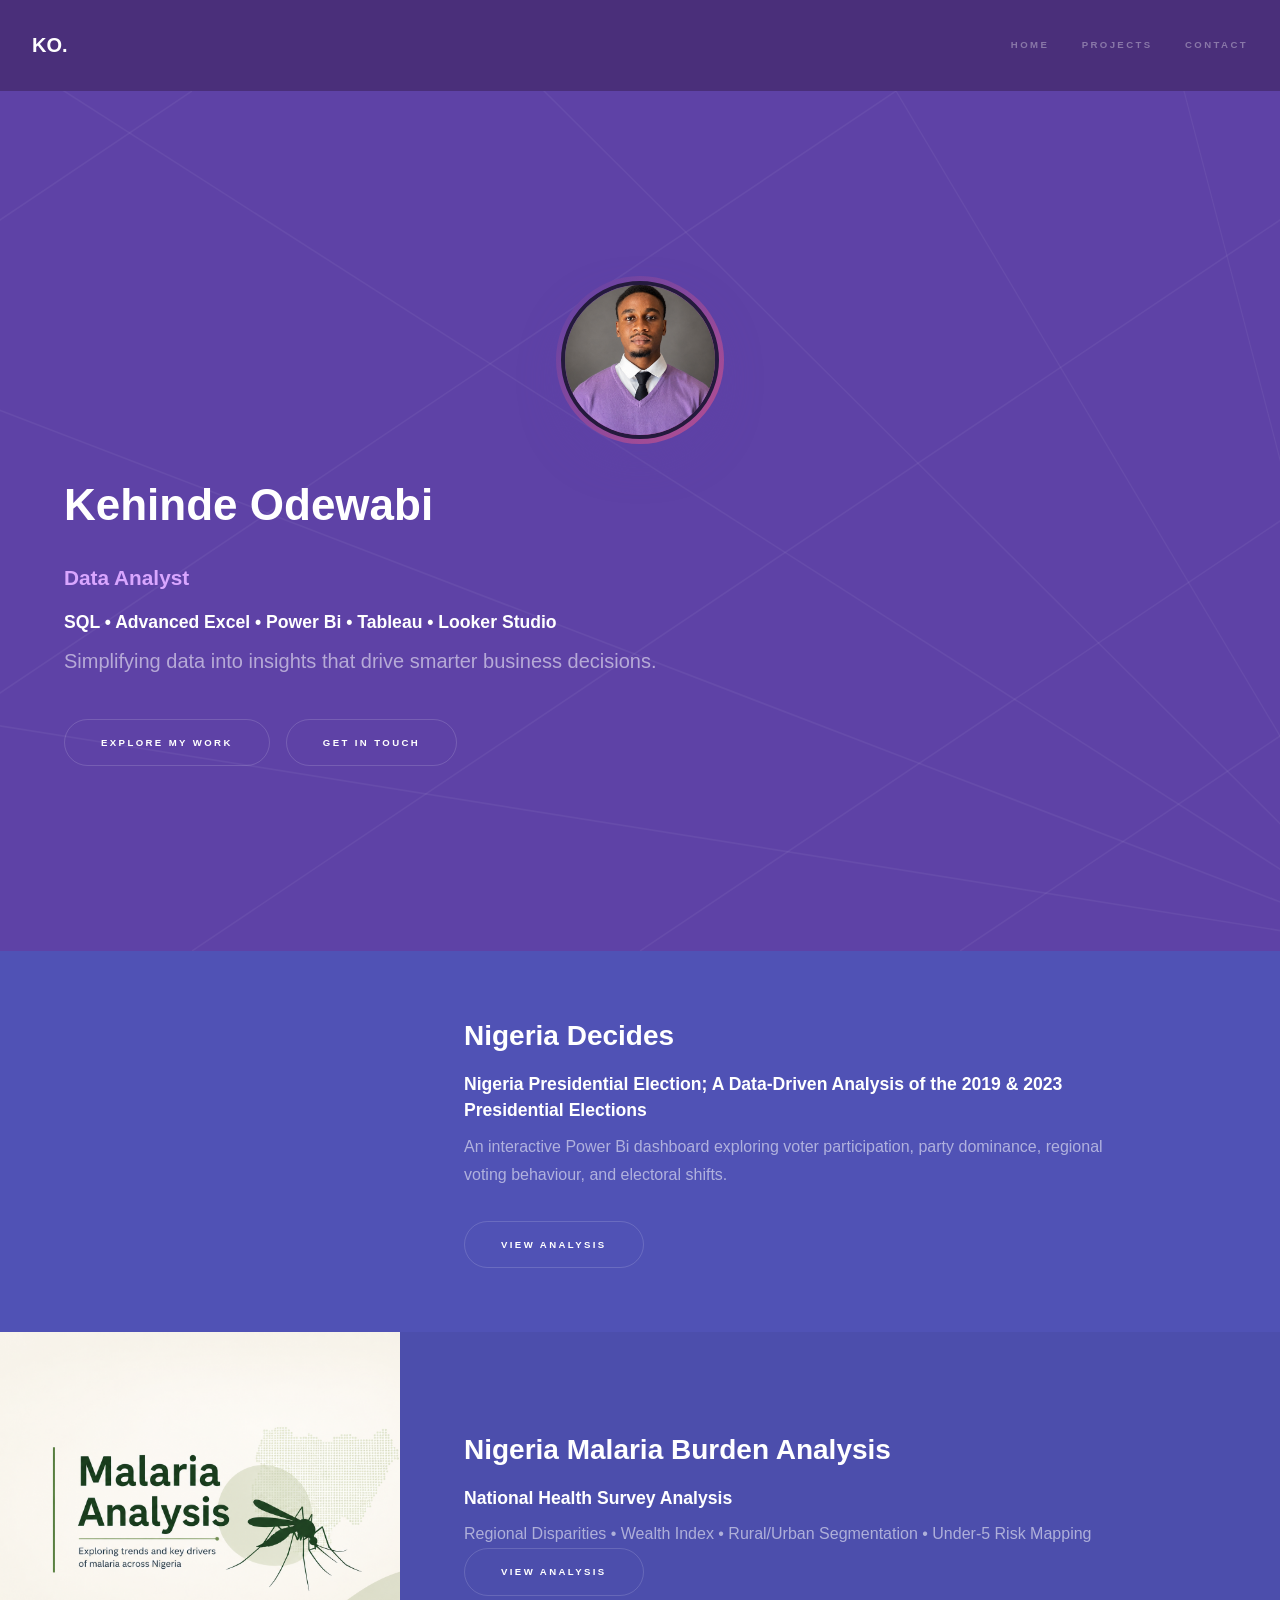
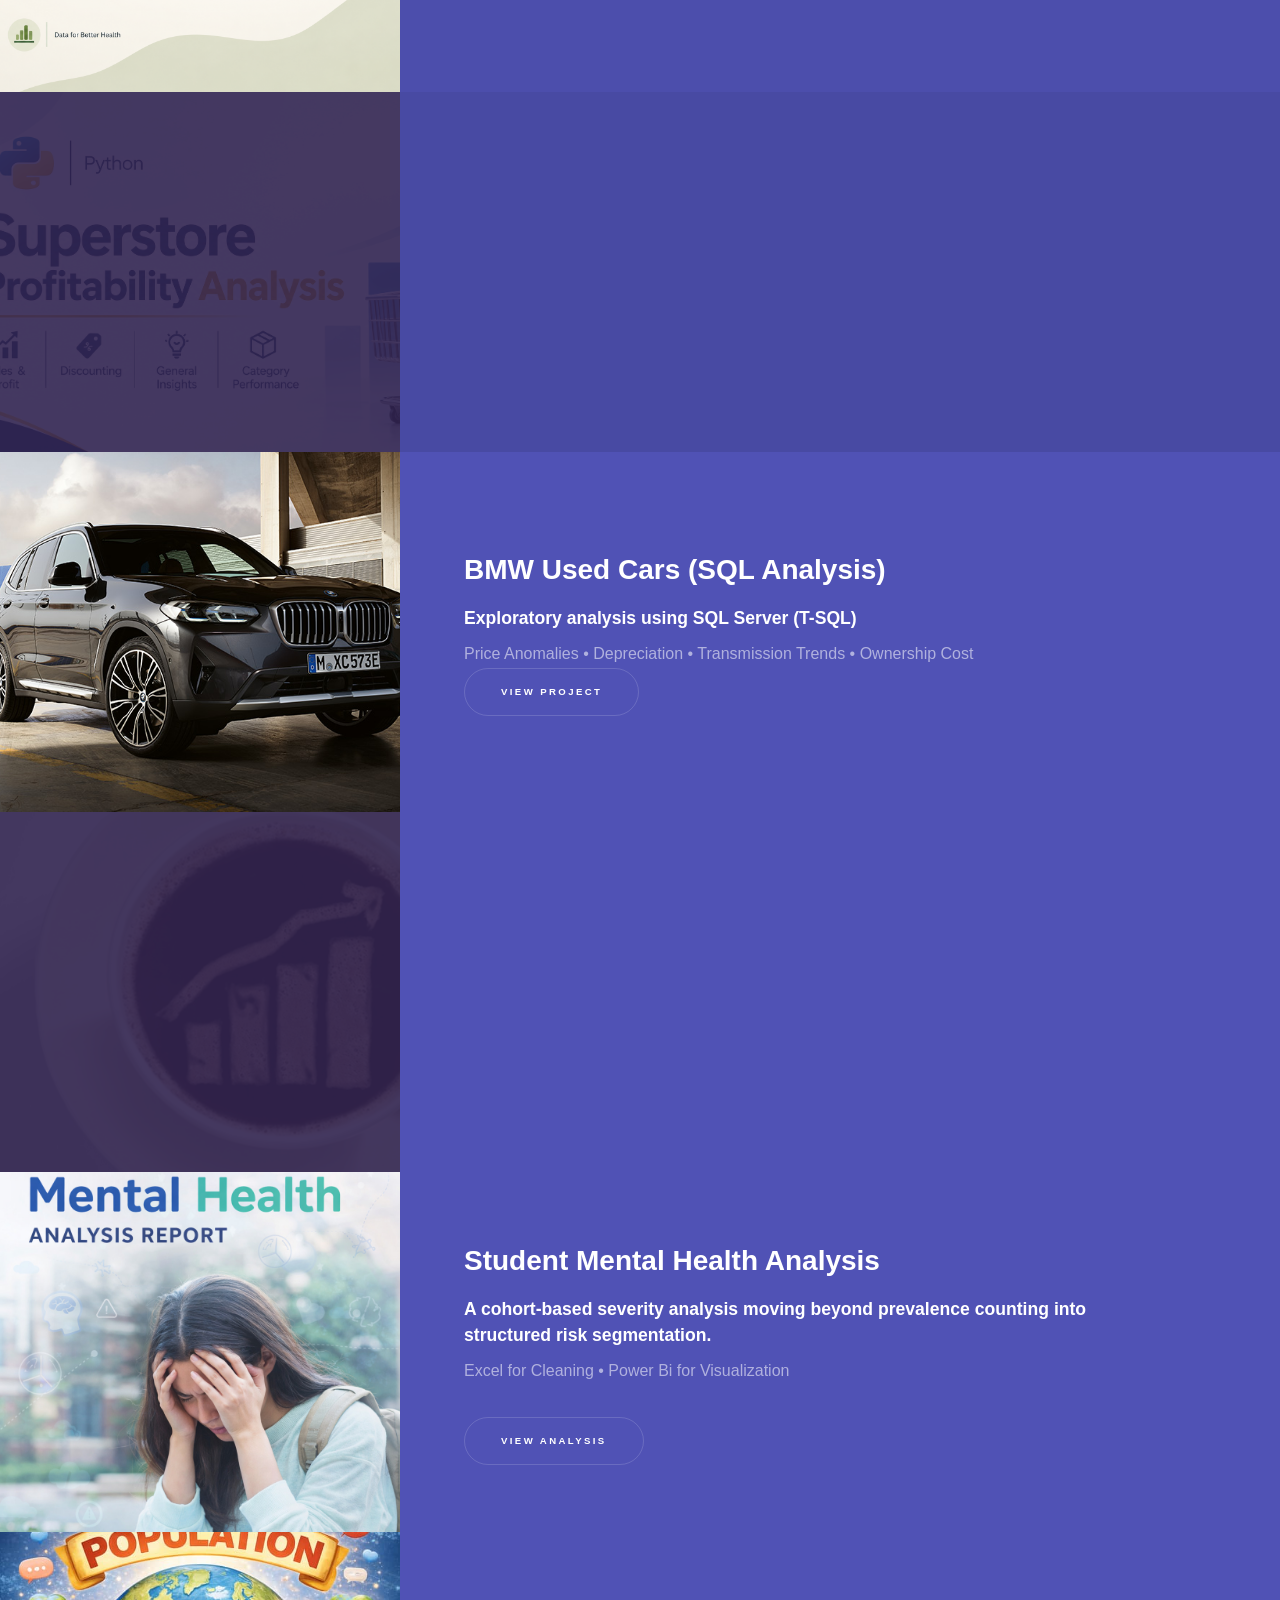
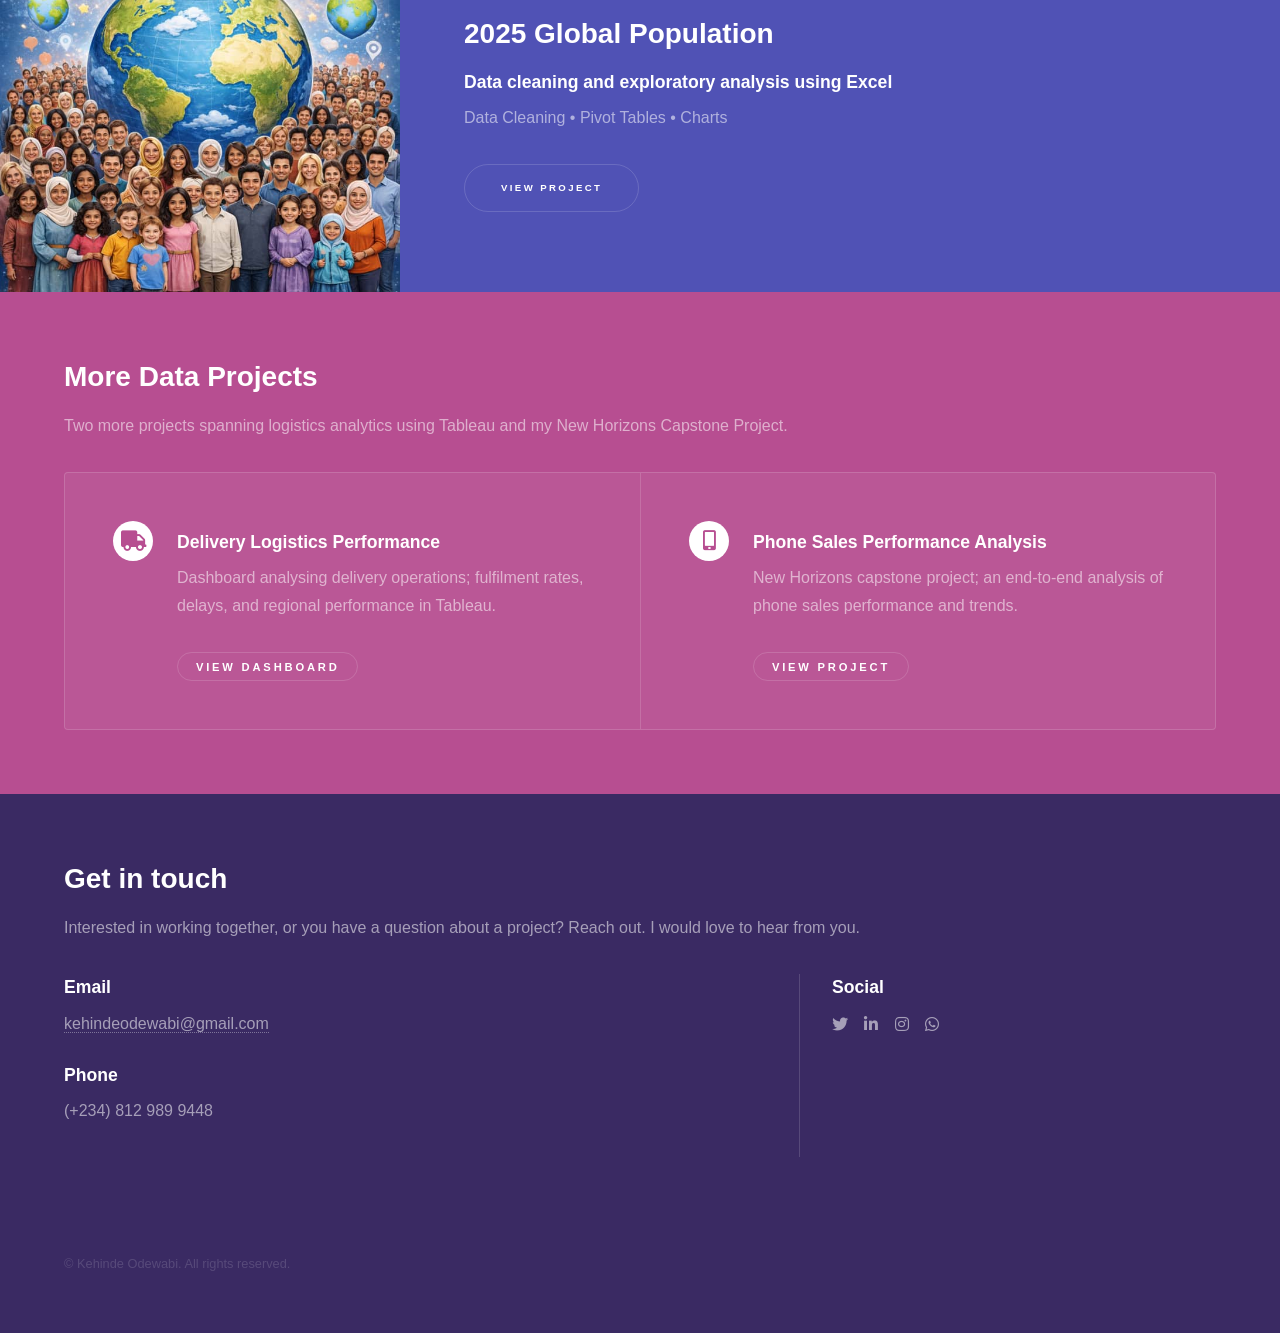
==== commit 60d9c1fc: "Update index.html" ====
--- a/index.html
+++ b/index.html
@@ -80,14 +80,14 @@
 				</div>
 			</section>
 			<section>
-				<a href="superstore-analysis.html" class="image"><img src="images/superstore.png" alt="" data-position="top center" /></a>
+				<a href="https://cutt.ly/JyPmxpz1" class="image"><img src="images/superstore.png" alt="" data-position="25% 25%" /></a>
 				<div class="content">
 					<div class="inner">
 						<h2>Superstore Profitability Analysis</h2>
 						<h3>Uncovering Profit Leaks Across Products, Regions and Discount Strategies</h3>
-						<p>Python</p>
-						<ul class="actions">
-							<li><a href="superstore-analysis.html" class="button">View Analysis</a></li>
+						<p>Pandas • Matpotlib</p>
+						<ul class="actions">
+							<li><a href="https://cutt.ly/JyPmxpz1" class="button">View Analysis</a></li>
 						</ul>
 					</div>
 				</div>
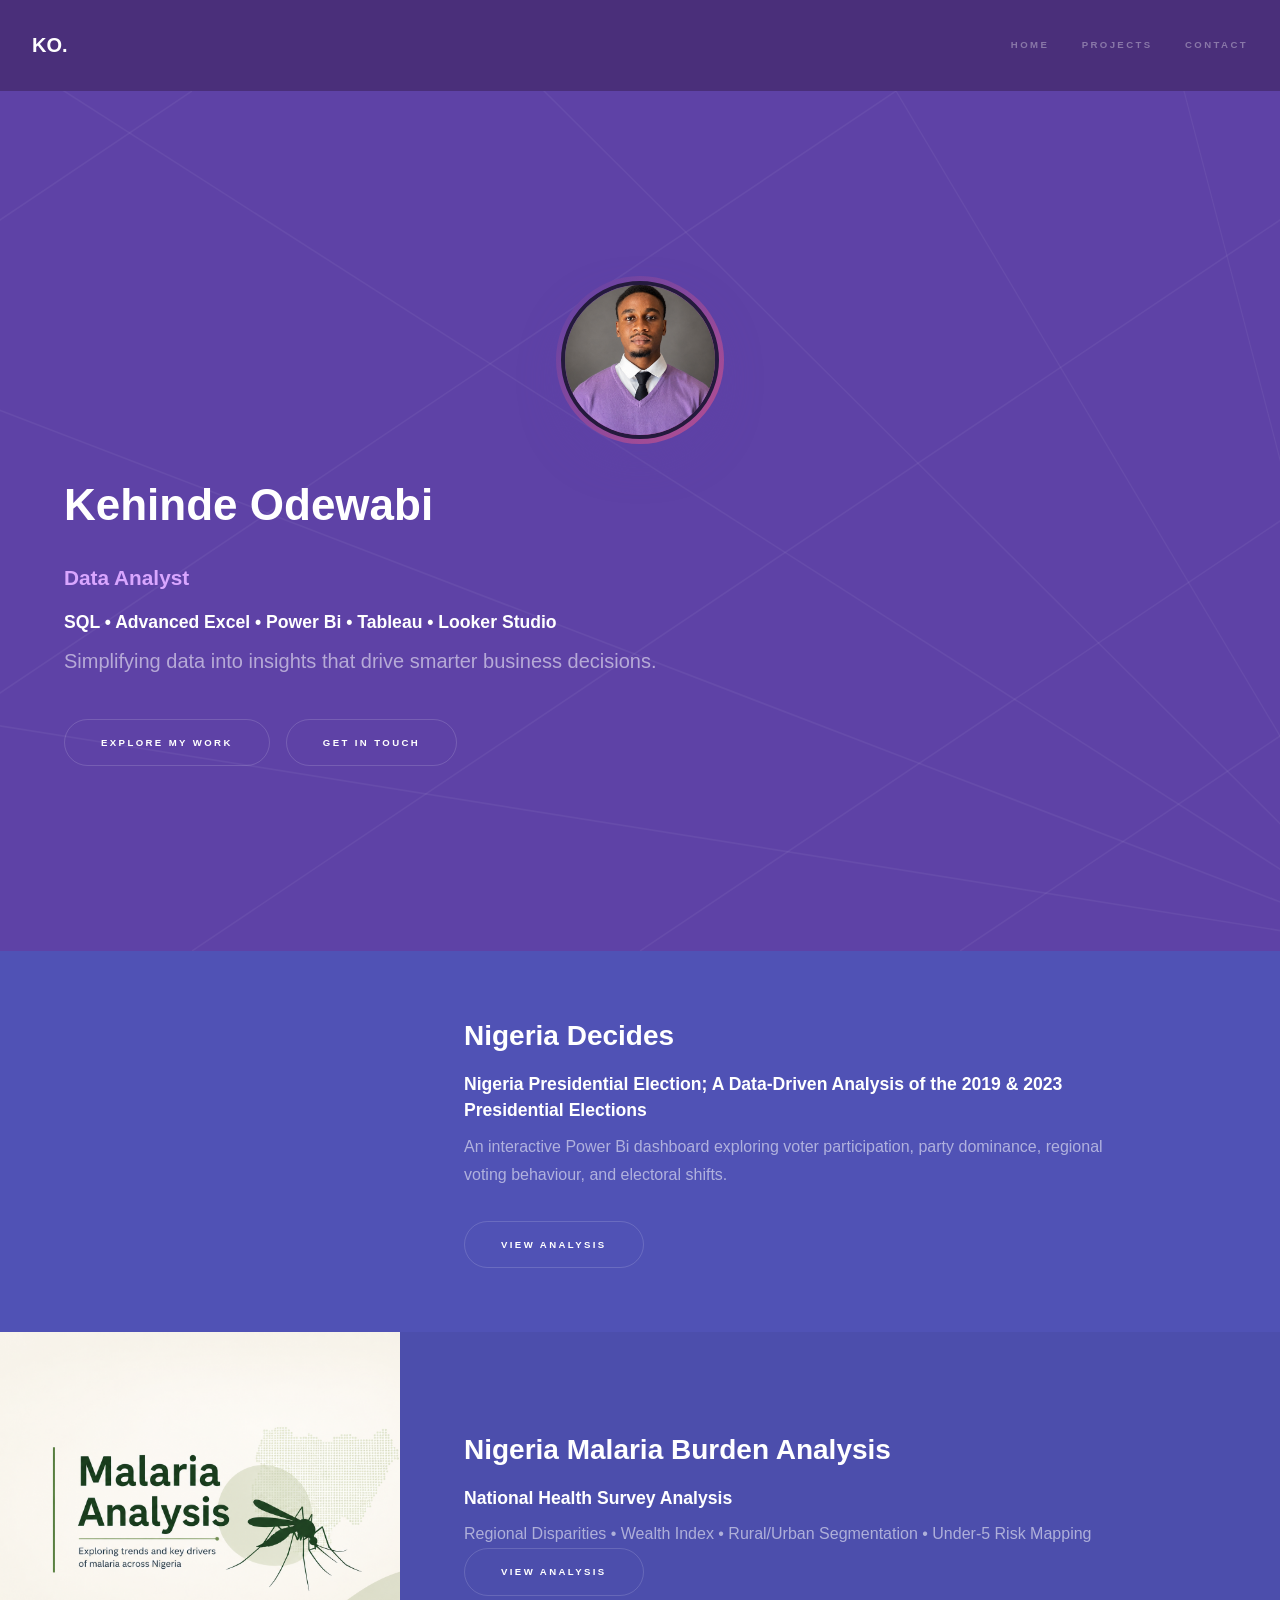
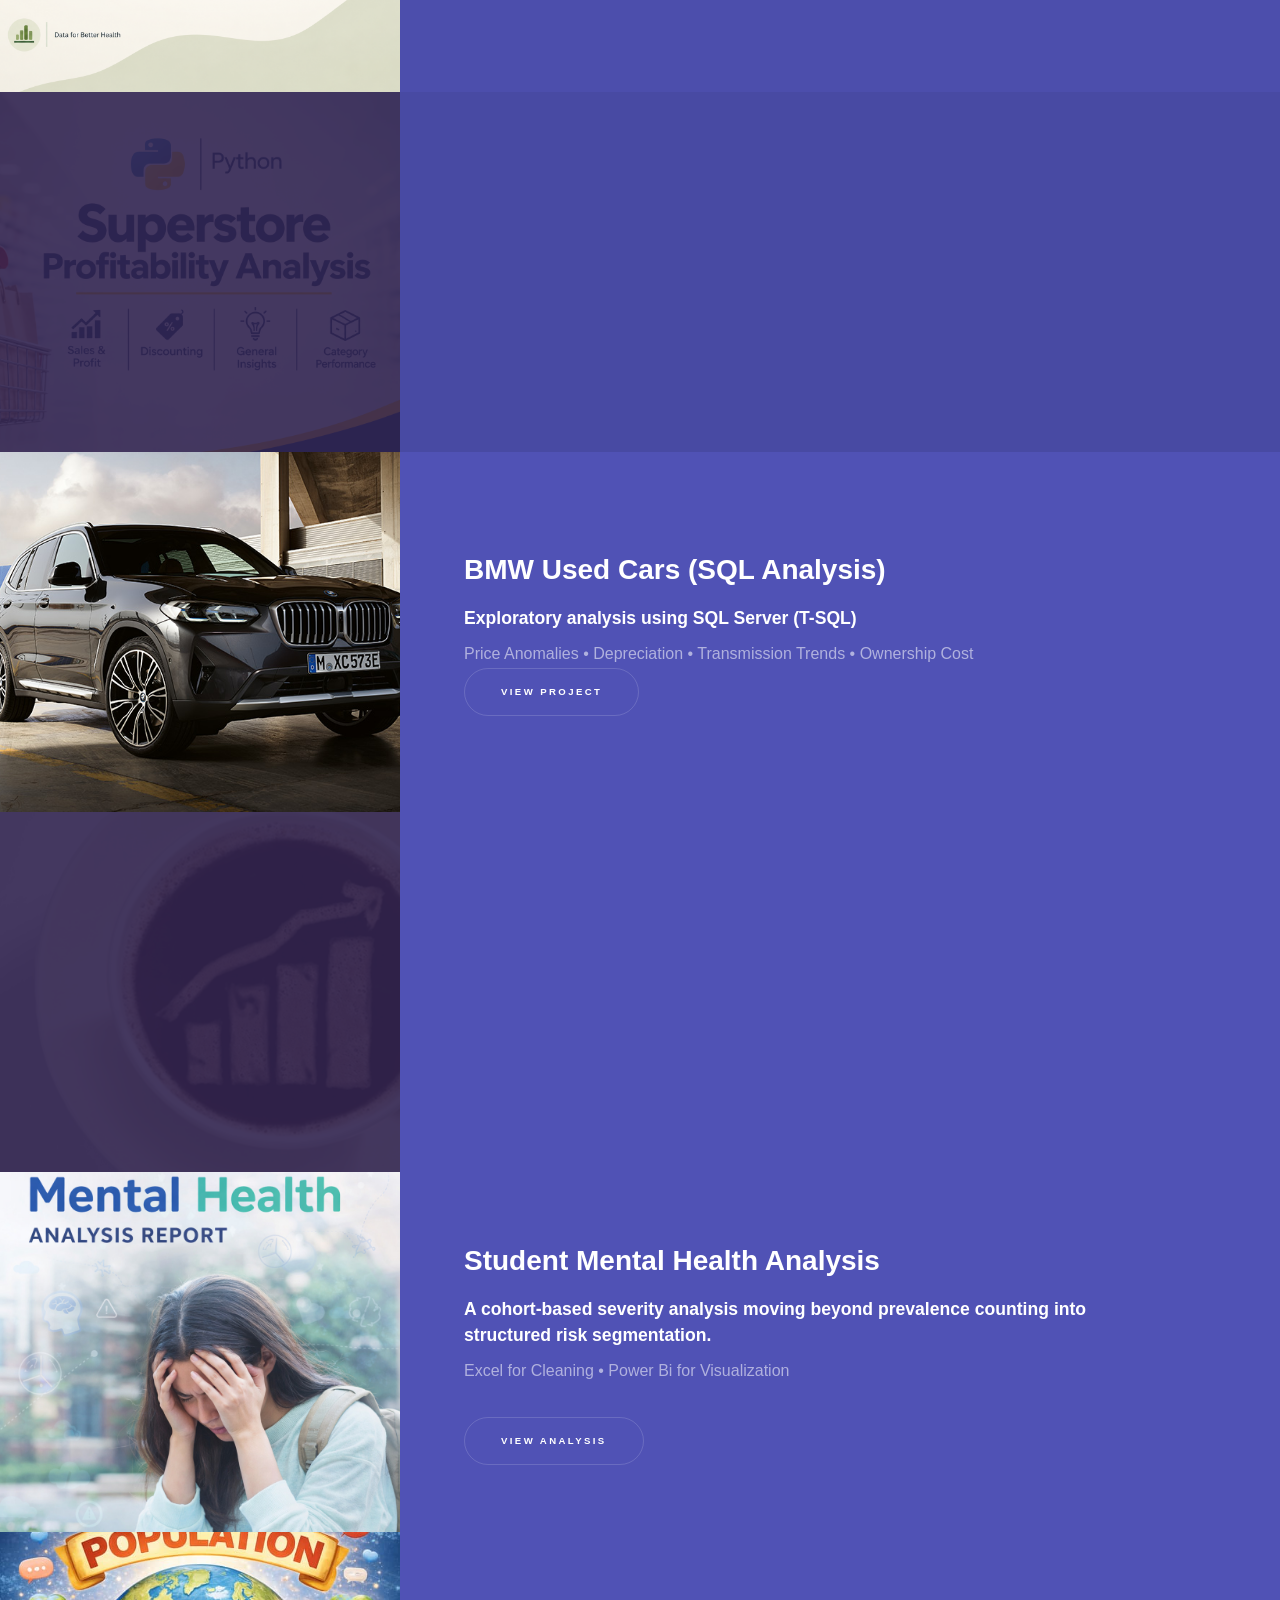
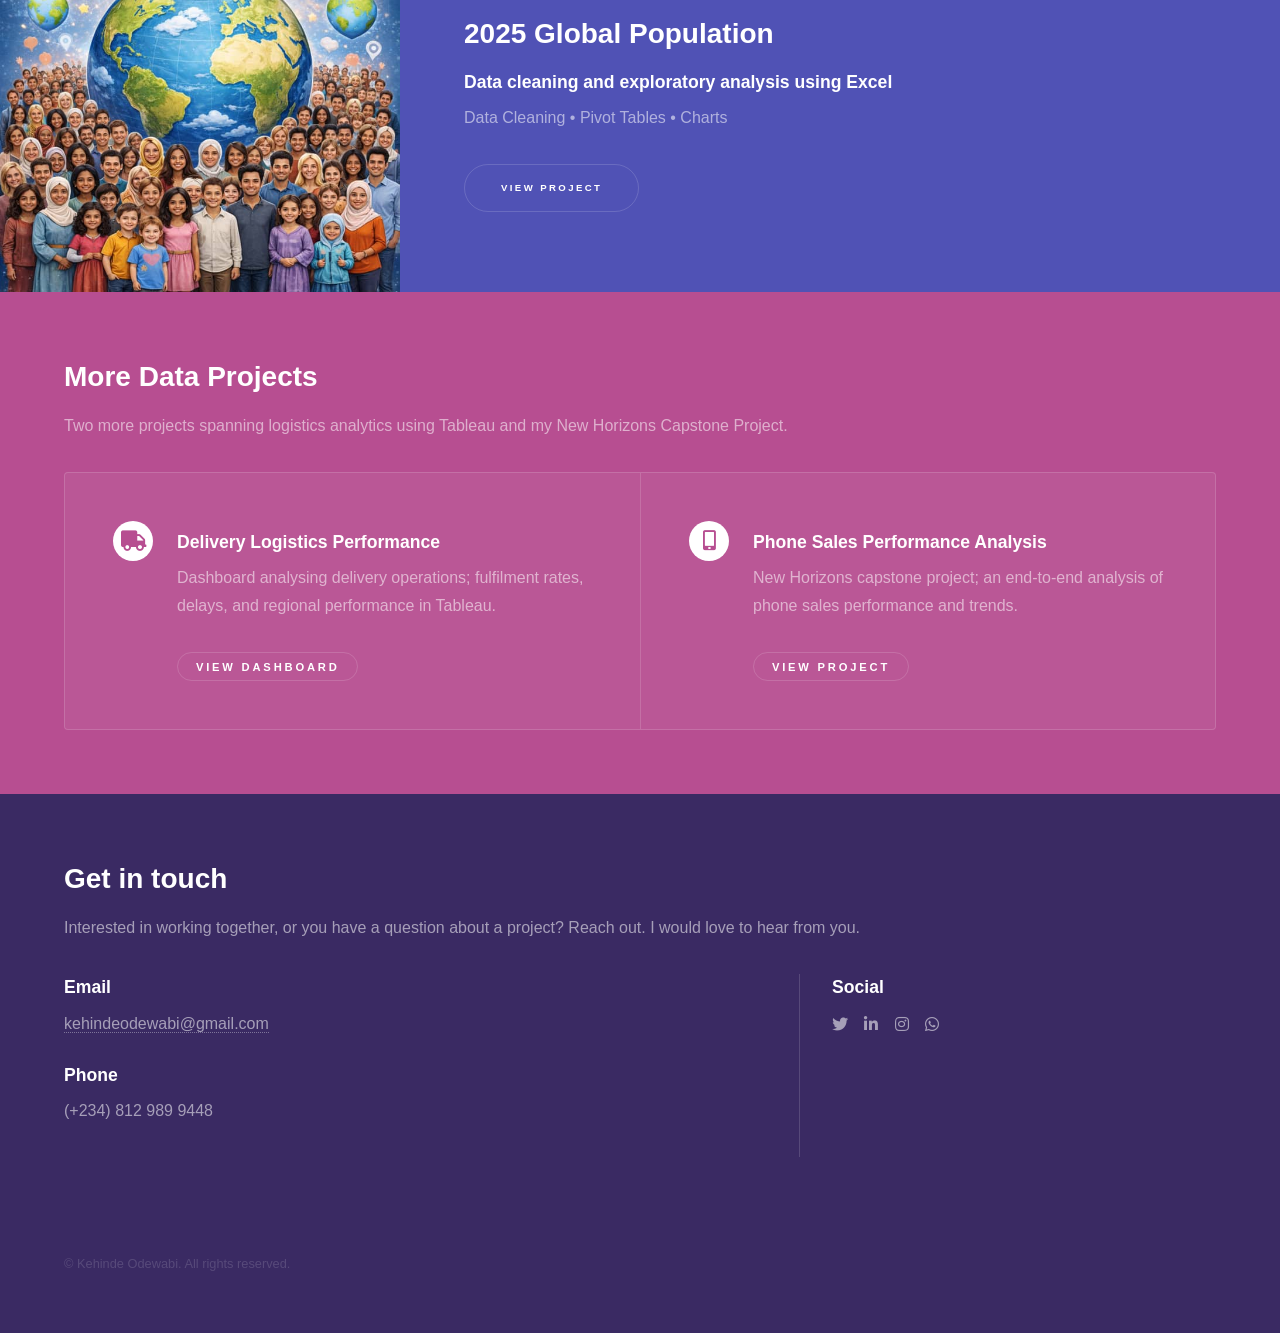
==== commit 93ae7c81: "Update index.html" ====
--- a/index.html
+++ b/index.html
@@ -80,7 +80,7 @@
 				</div>
 			</section>
 			<section>
-				<a href="https://cutt.ly/JyPmxpz1" class="image"><img src="images/superstore.png" alt="" data-position="25% 25%" /></a>
+				<a href="https://cutt.ly/JyPmxpz1" class="image"><img src="images/superstore1.png" alt="" data-position="center center" /></a>
 				<div class="content">
 					<div class="inner">
 						<h2>Superstore Profitability Analysis</h2>
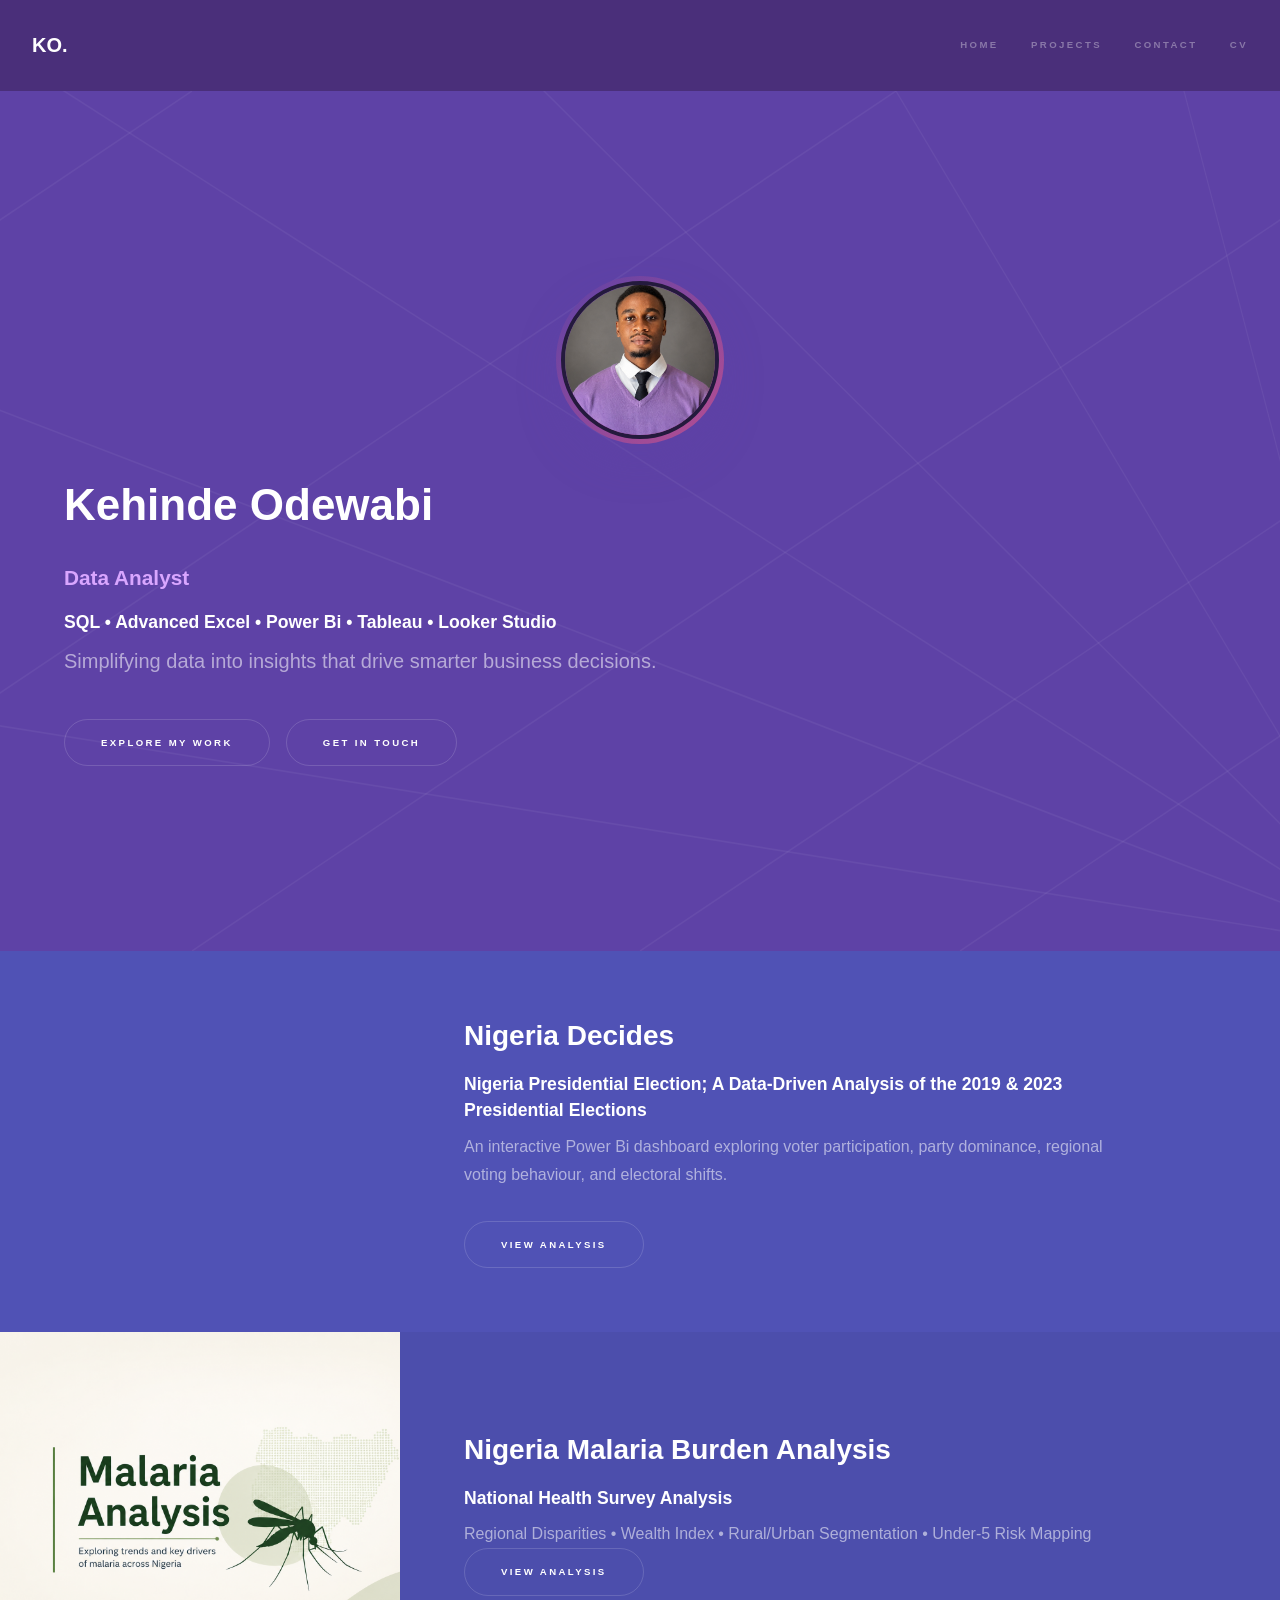
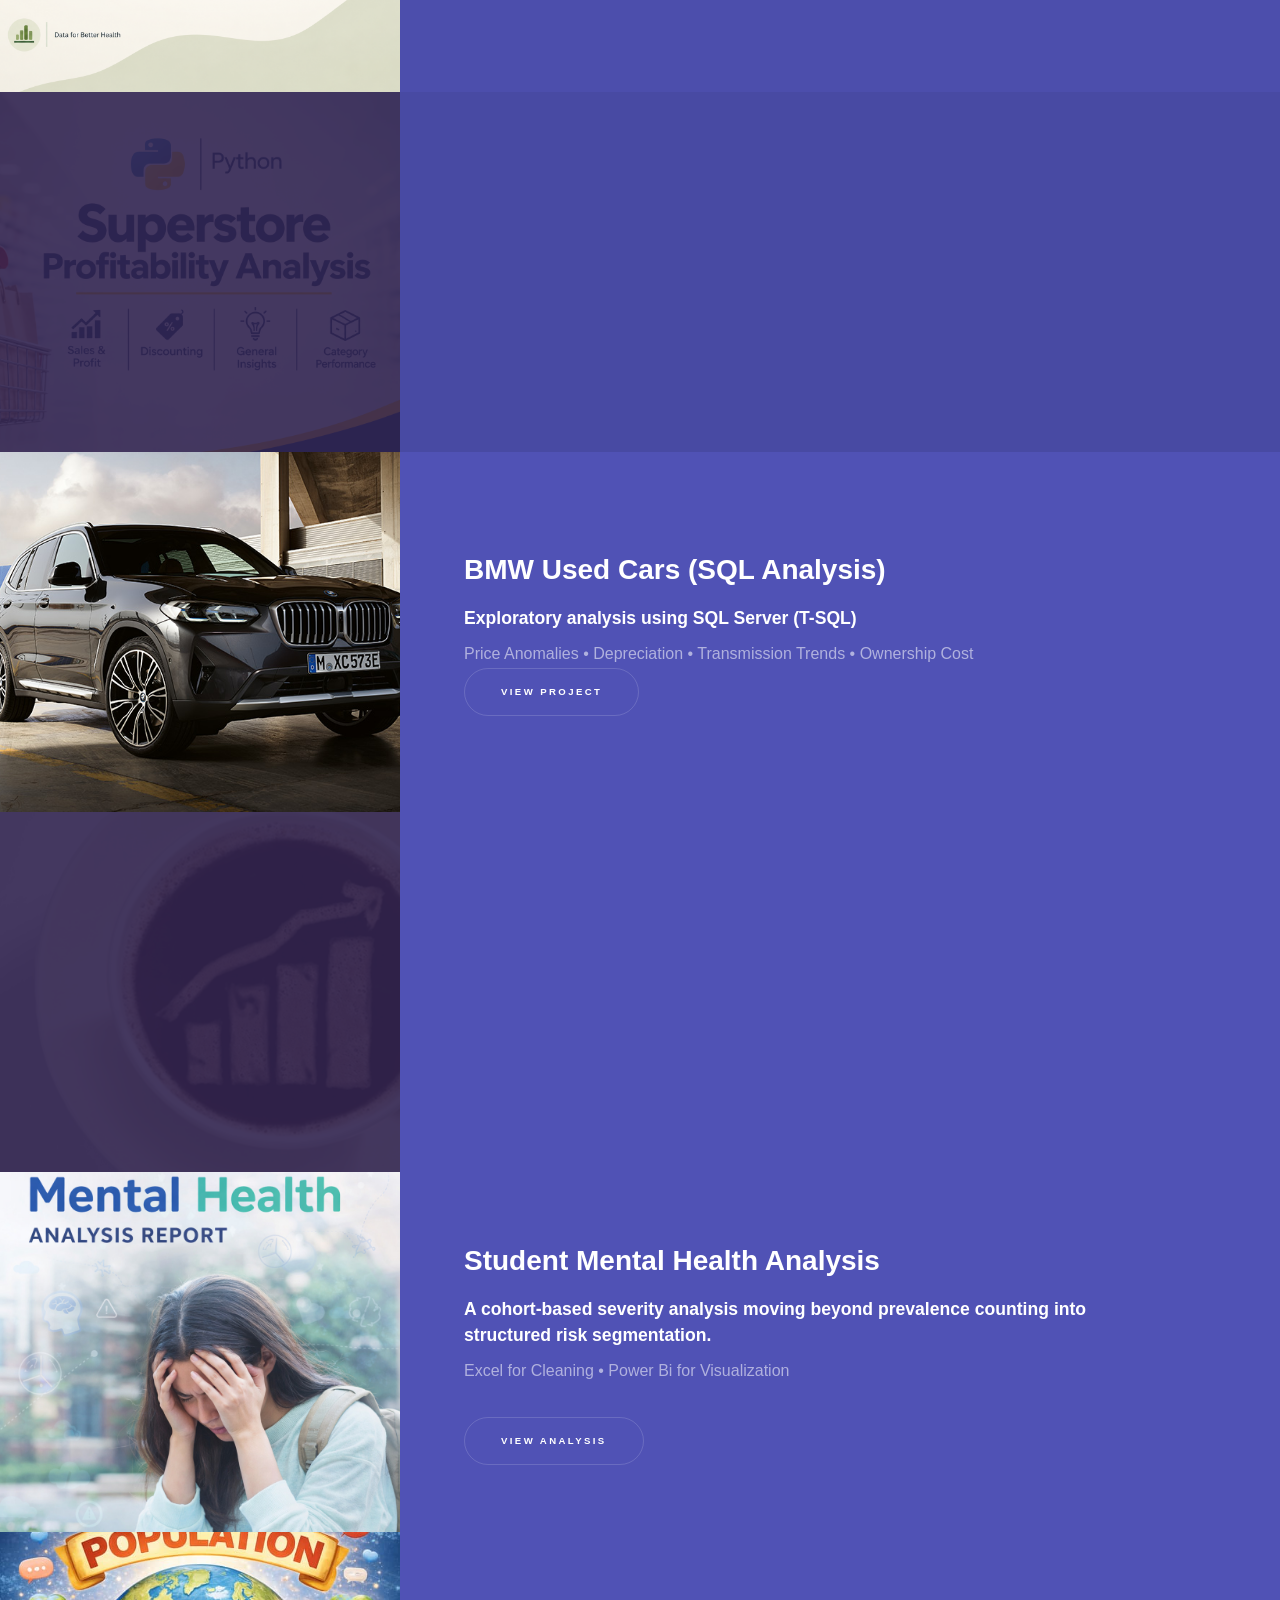
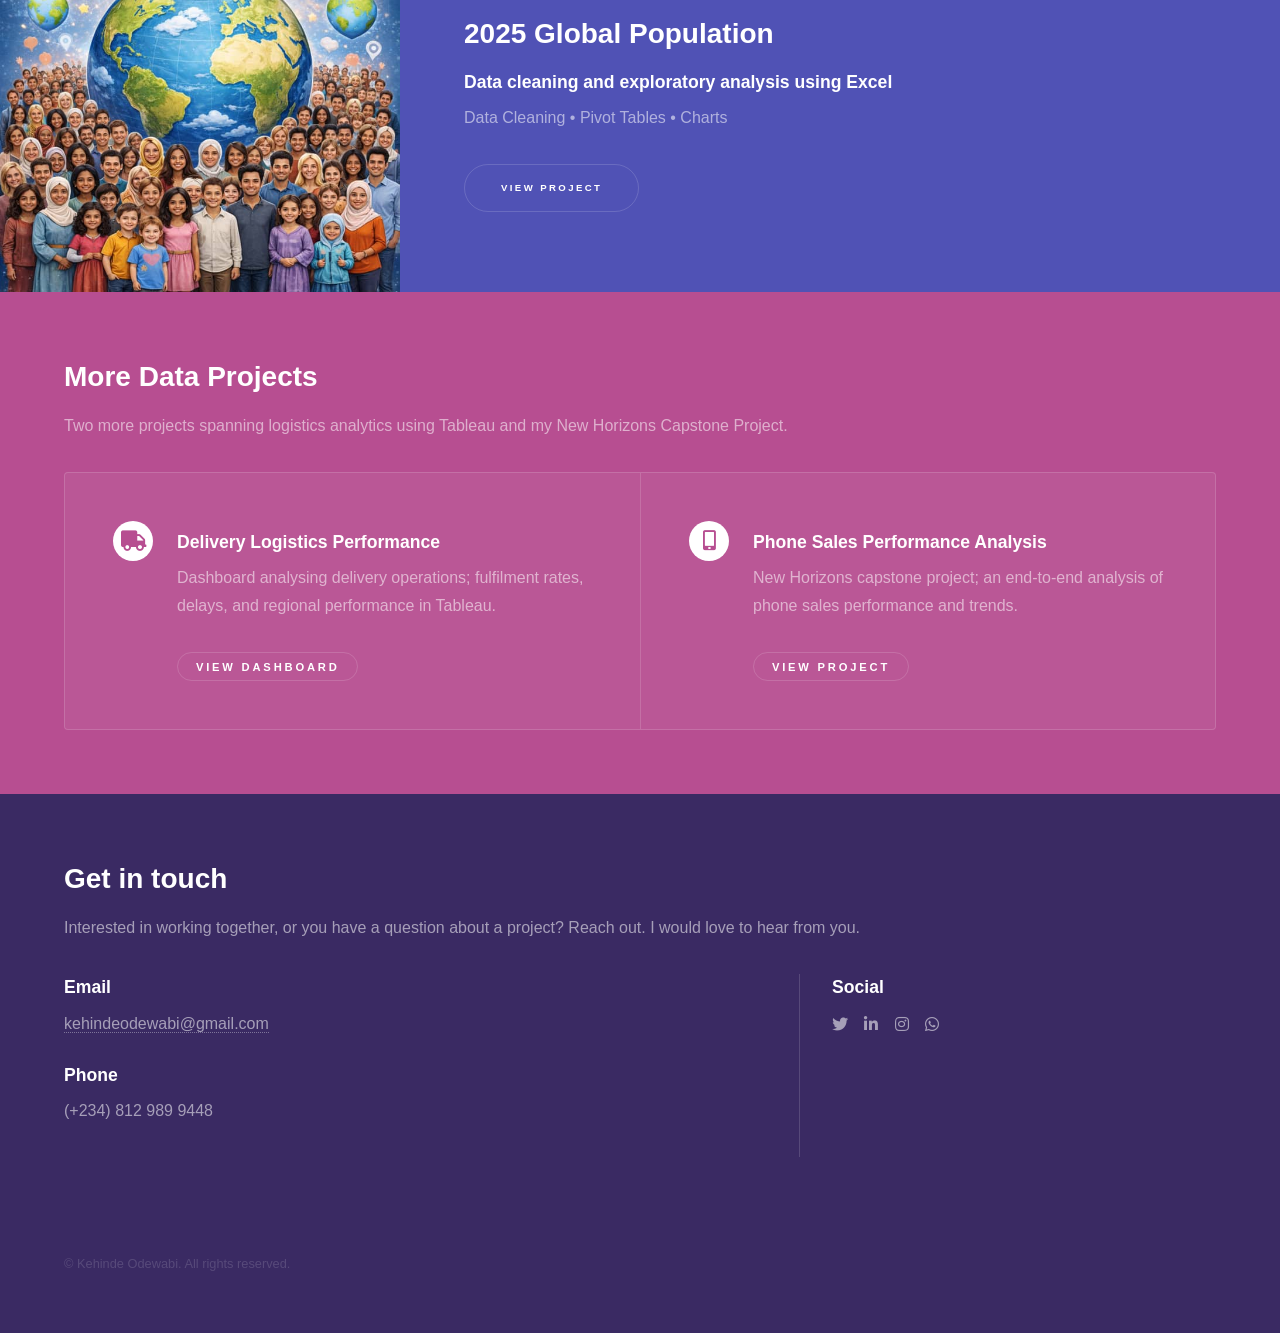
==== commit 5efb7b67: "Update index.html" ====
--- a/index.html
+++ b/index.html
@@ -25,6 +25,7 @@
 				<li><a href="#intro">Home</a></li>
 				<li><a href="#projects">Projects</a></li>
 				<li><a href="#three">Contact</a></li>
+				<li><a href="Odewabi Kehinde's Data Analyst CV 1"download="Kehinde-Odewabi-CV.pdf"target="_blank"rel="noopener">CV</a></li>
 			</ul>
 		</nav>
 	</header>
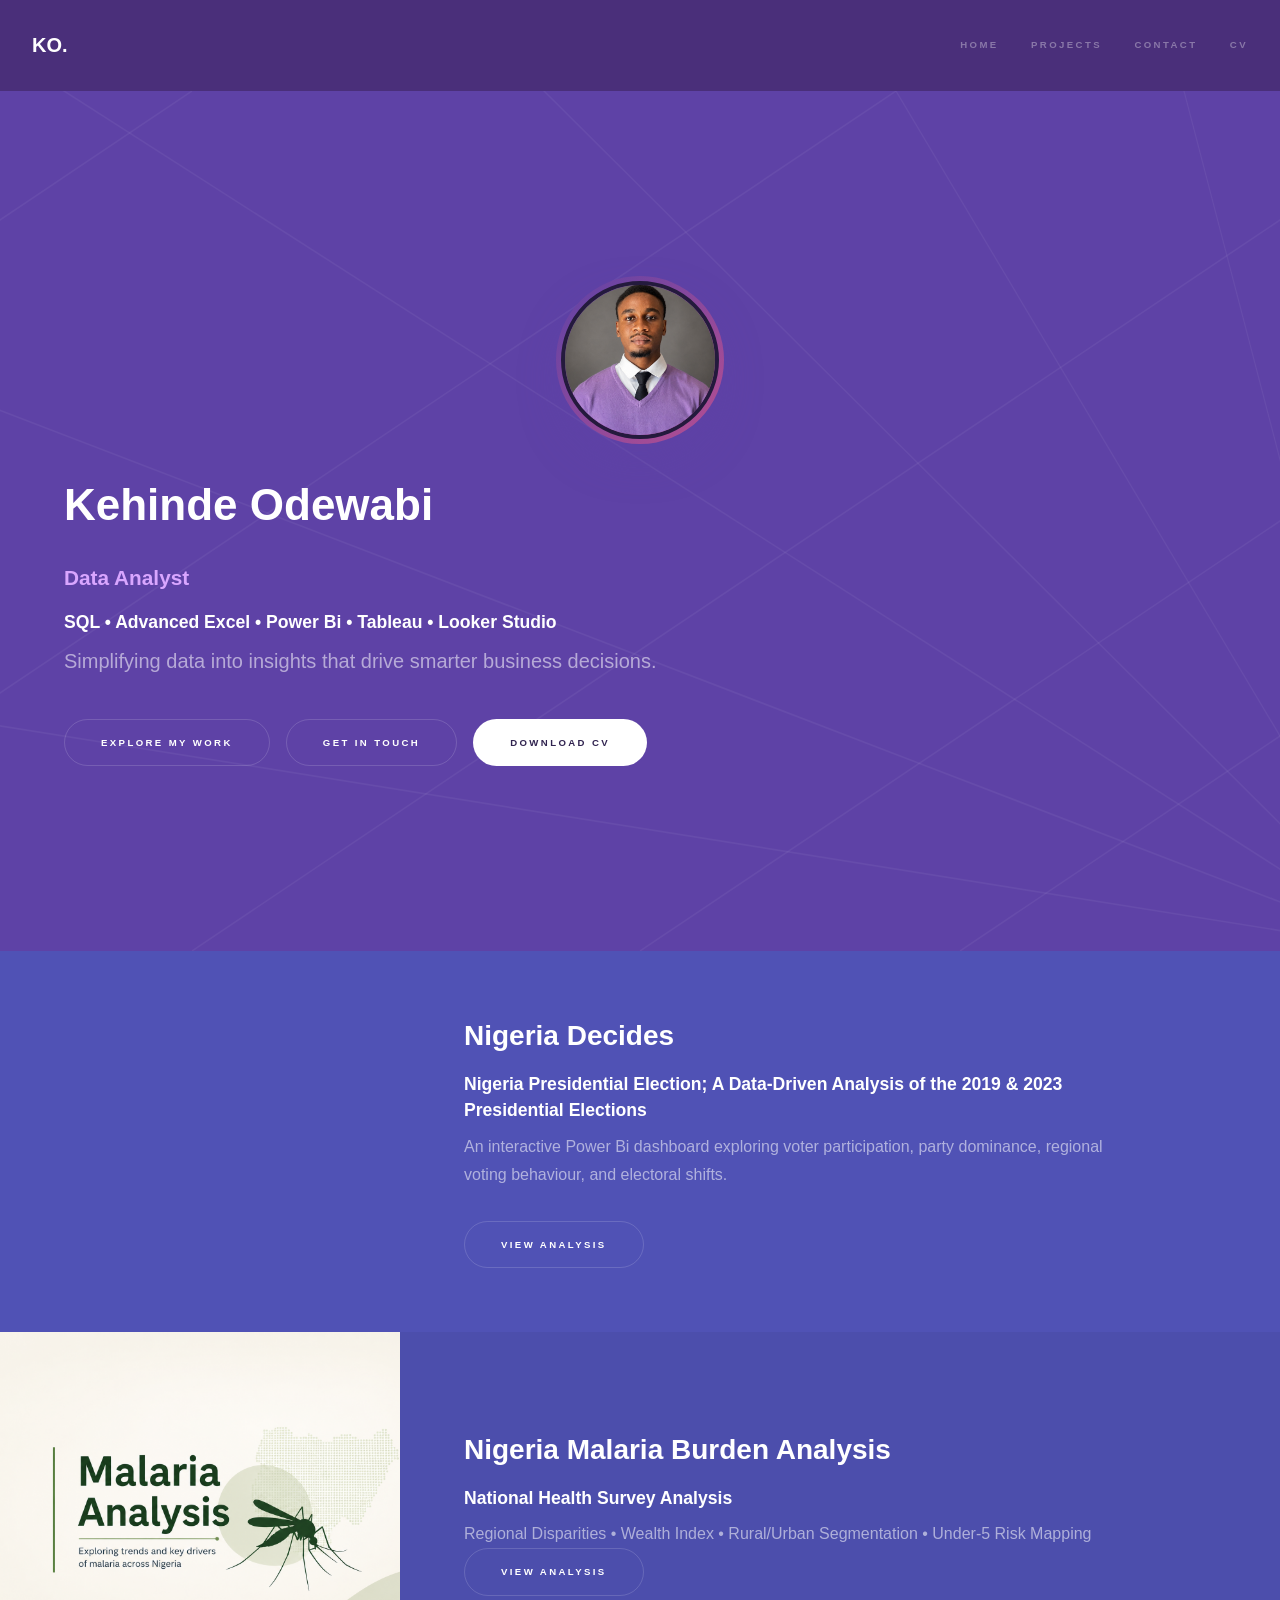
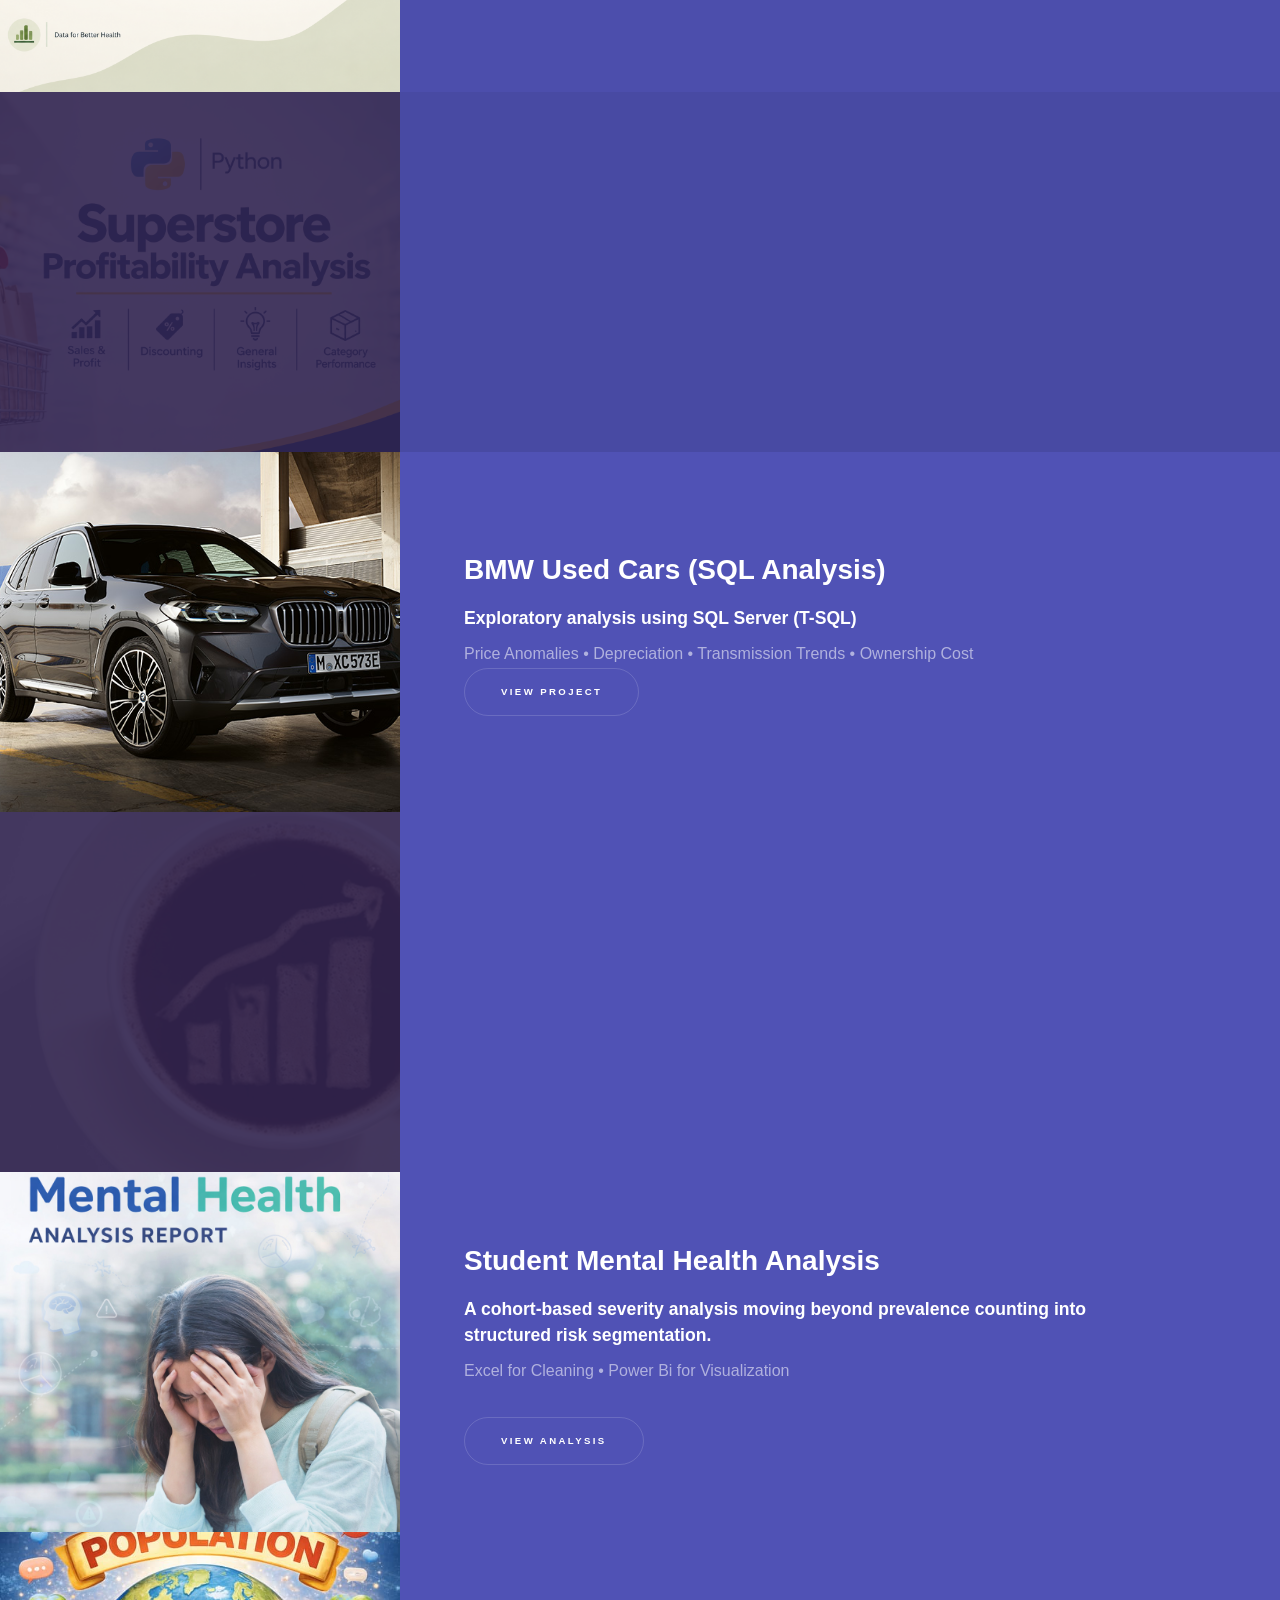
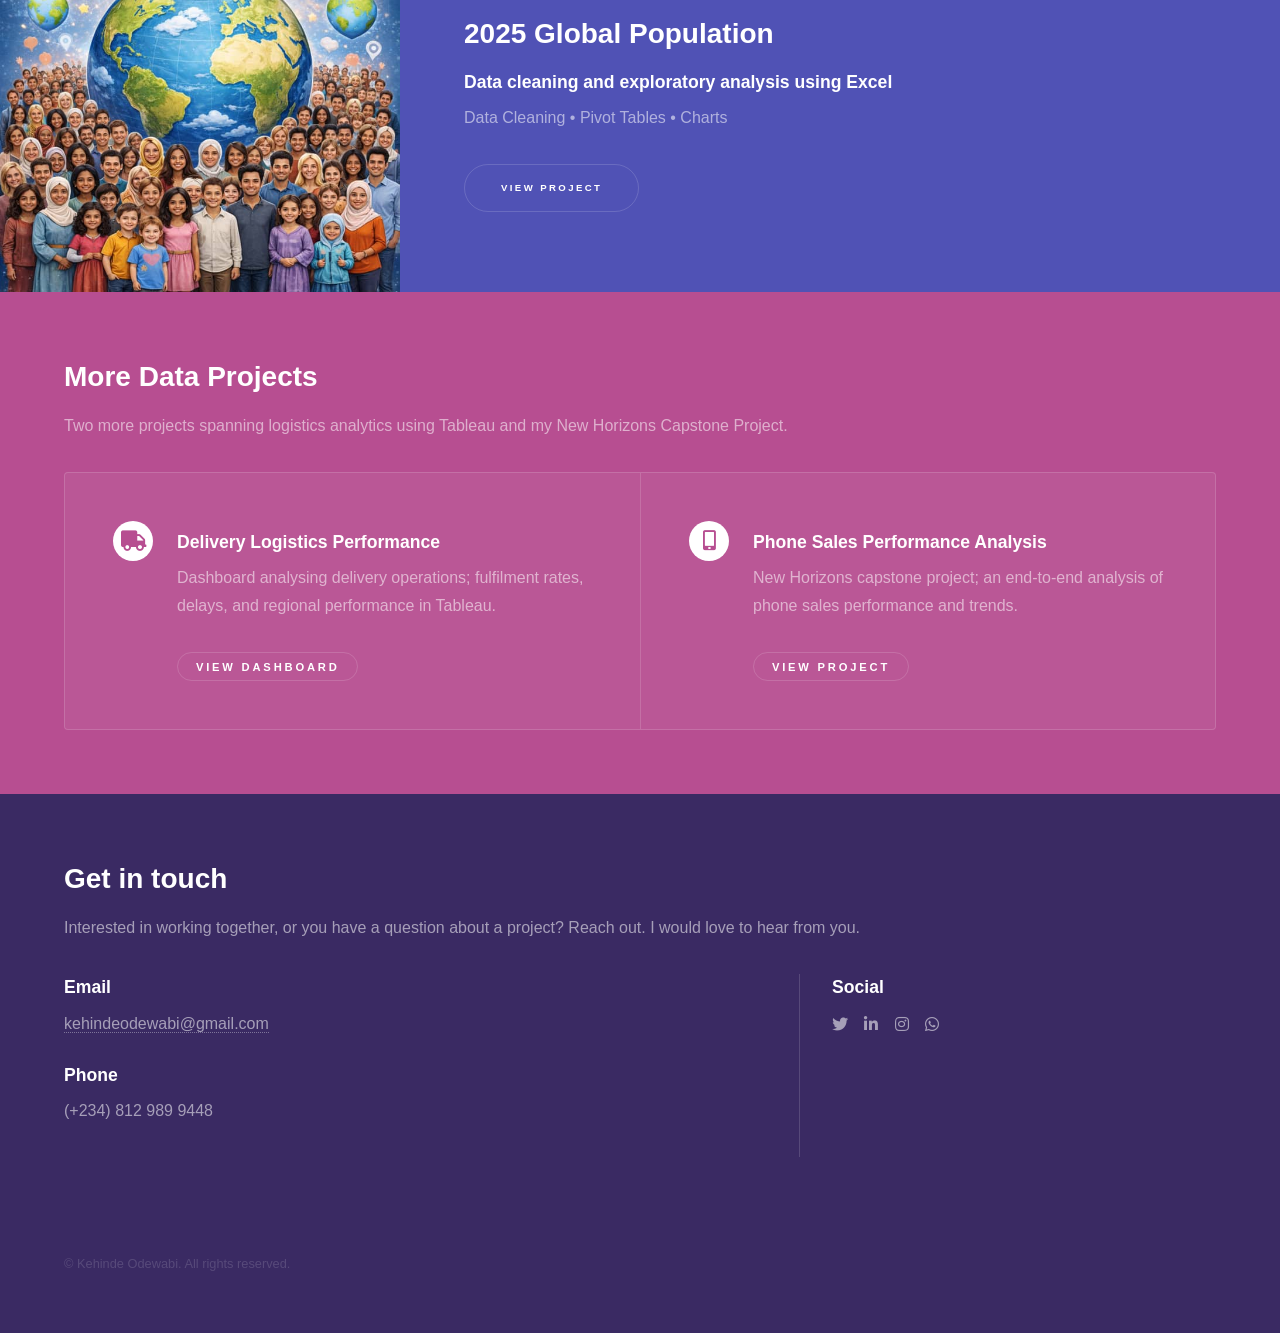
==== commit 91e2b632: "Update index.html" ====
--- a/index.html
+++ b/index.html
@@ -25,7 +25,7 @@
 				<li><a href="#intro">Home</a></li>
 				<li><a href="#projects">Projects</a></li>
 				<li><a href="#three">Contact</a></li>
-				<li><a href="Odewabi Kehinde's Data Analyst CV 1"download="Kehinde-Odewabi-CV.pdf"target="_blank"rel="noopener">CV</a></li>
+				<li><a href="Odewabi Kehinde's Data Analyst CV 1.pdf"download="Kehinde-Odewabi-CV.pdf"target="_blank"rel="noopener">CV</a></li>
 			</ul>
 		</nav>
 	</header>
@@ -48,6 +48,7 @@
 				<ul class="actions">
 					<li><a href="#projects" class="button scrolly">Explore my work</a></li>
 					<li><a href="#three" class="button scrolly">Get in touch</a></li>
+					<li><a href="Odewabi Kehinde's Data Analyst CV 1.pdf" class="button primary" download="Kehinde-Odewabi-CV.pdf" target="_blank" rel="noopener">Download CV</a></li>
 				</ul>
 			</div>
 		</section>
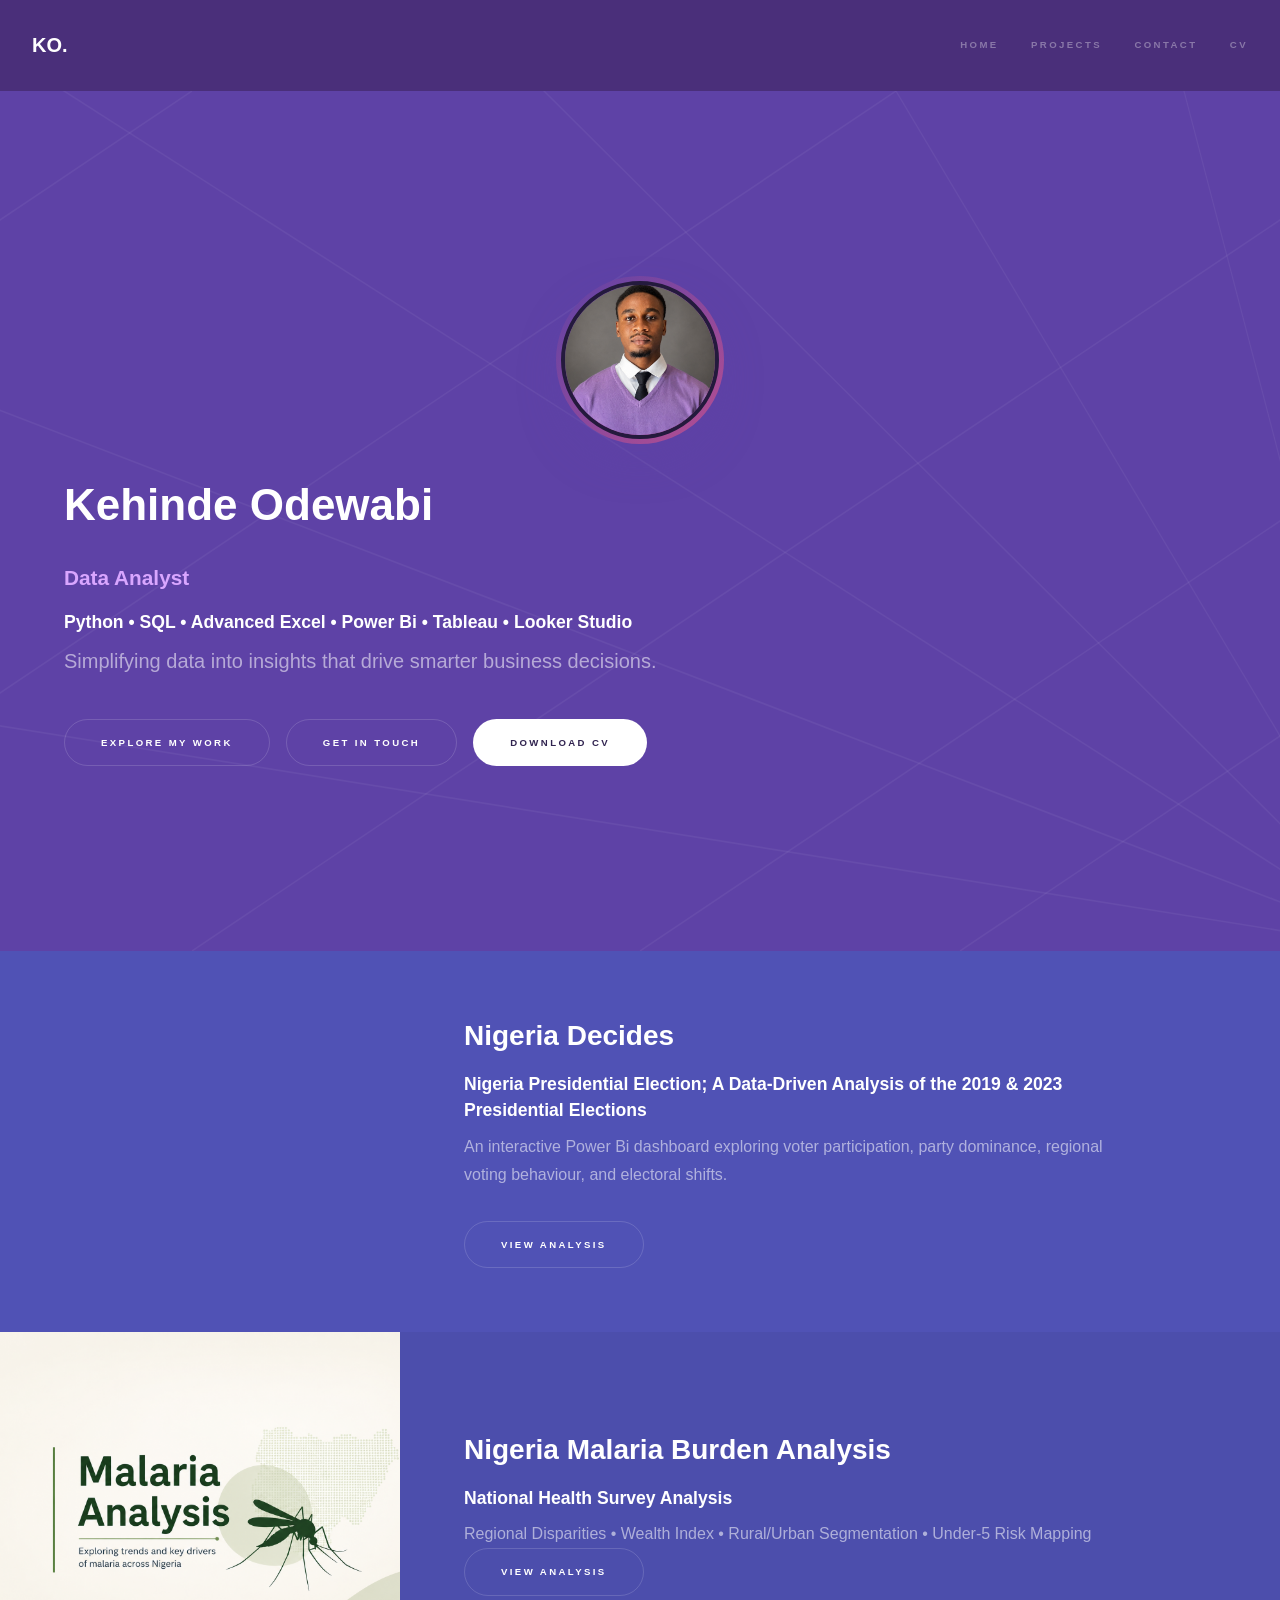
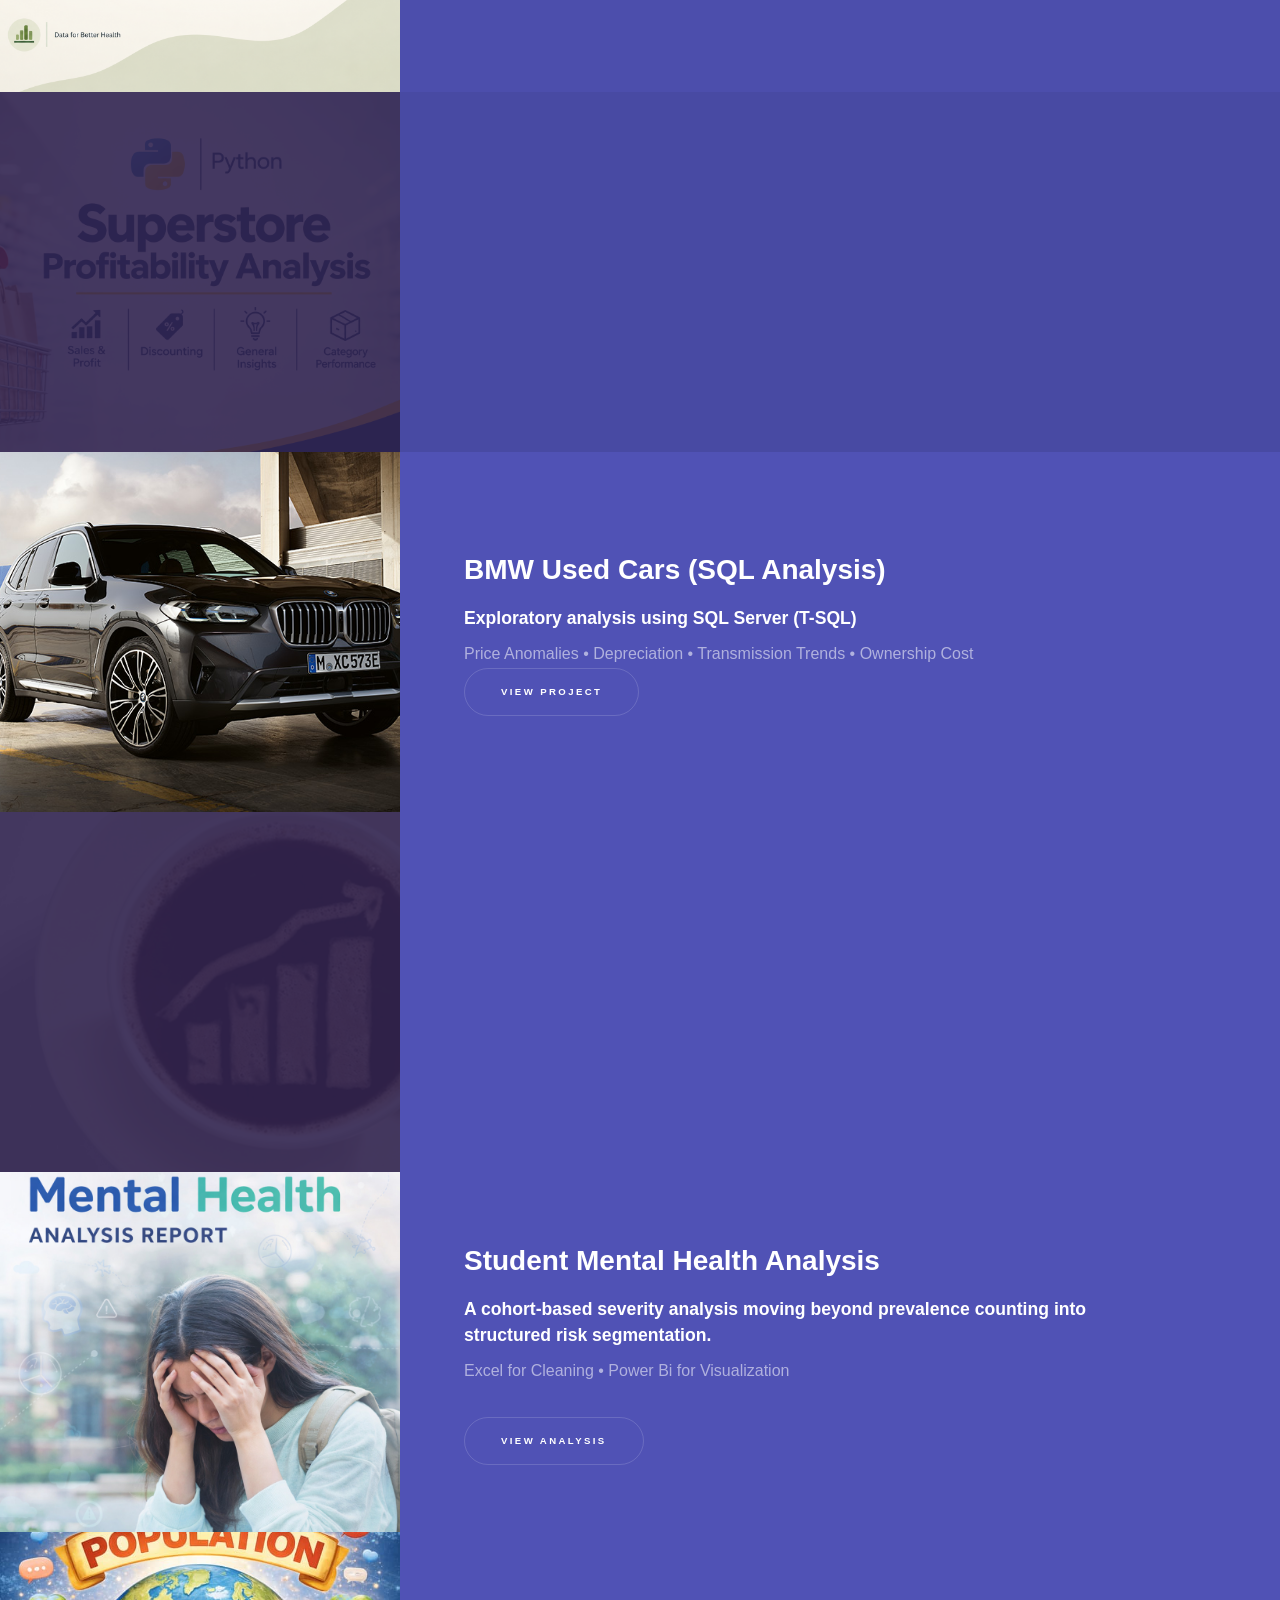
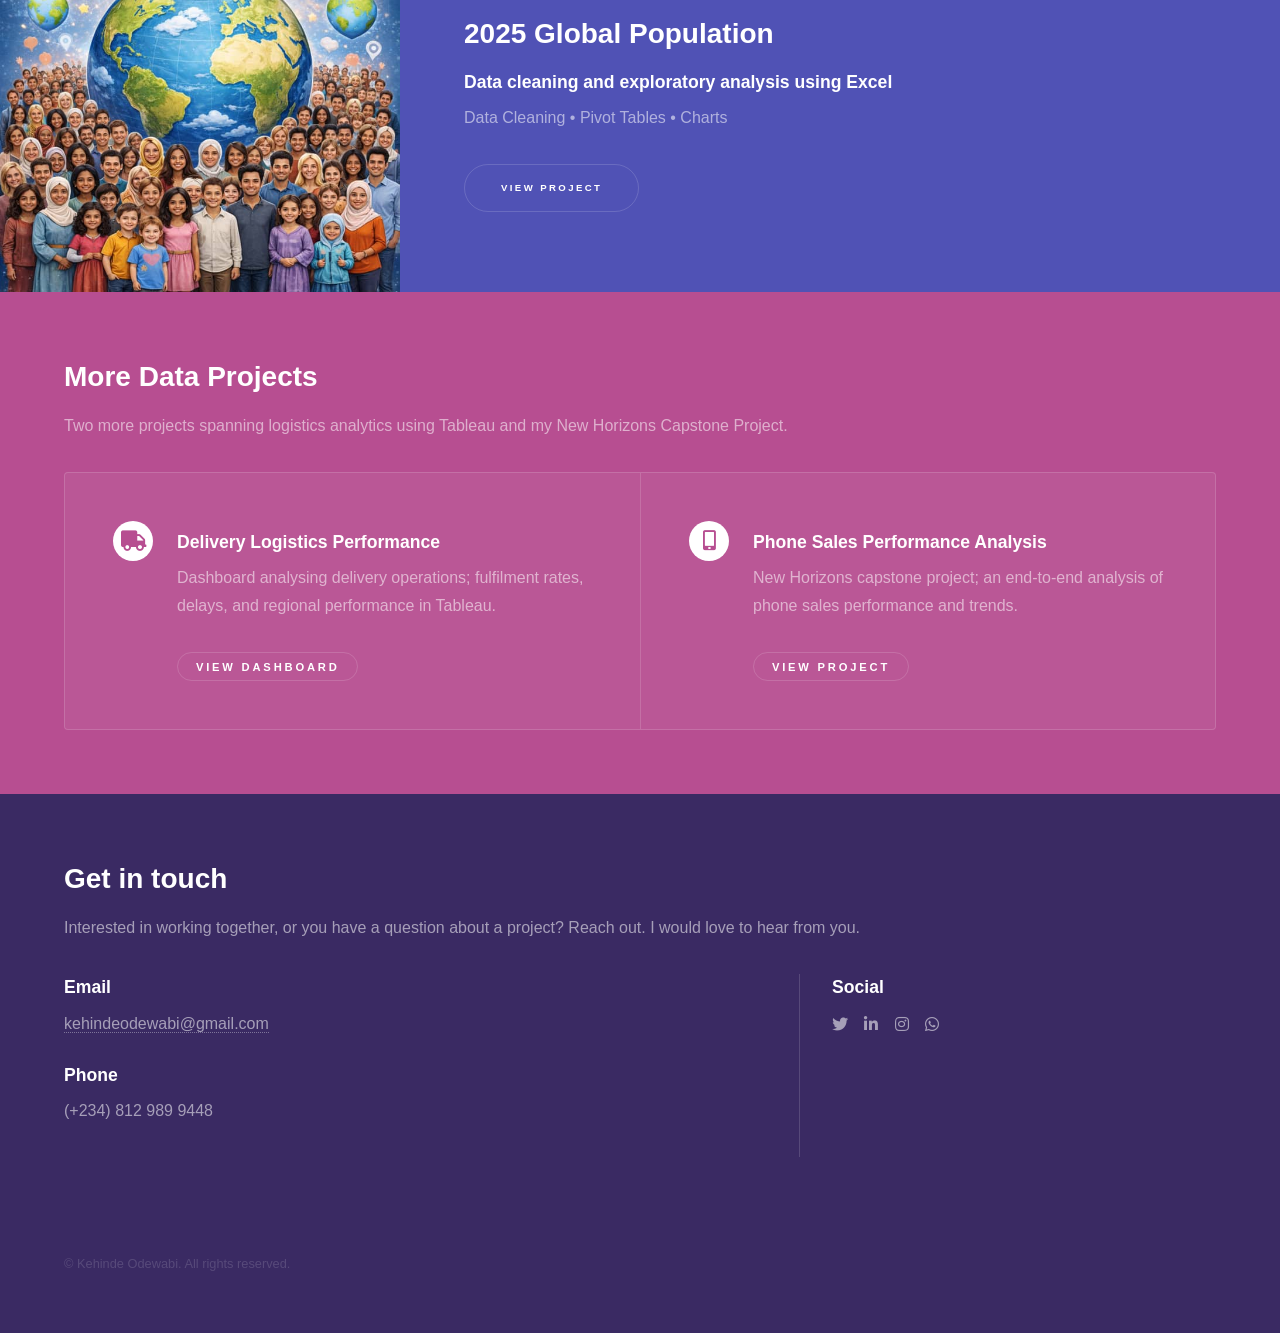
==== commit e77da712: "Update index.html" ====
--- a/index.html
+++ b/index.html
@@ -43,7 +43,7 @@
 
 				<h1>Kehinde Odewabi</h1>
 				<p class="intro-role">Data Analyst</p>
-				<h3>SQL • Advanced Excel • Power Bi  • Tableau • Looker Studio</h3>
+				<h3>Python • SQL • Advanced Excel • Power Bi  • Tableau • Looker Studio</h3>
 				<p>Simplifying data into insights that drive smarter business decisions. </p>
 				<ul class="actions">
 					<li><a href="#projects" class="button scrolly">Explore my work</a></li>
